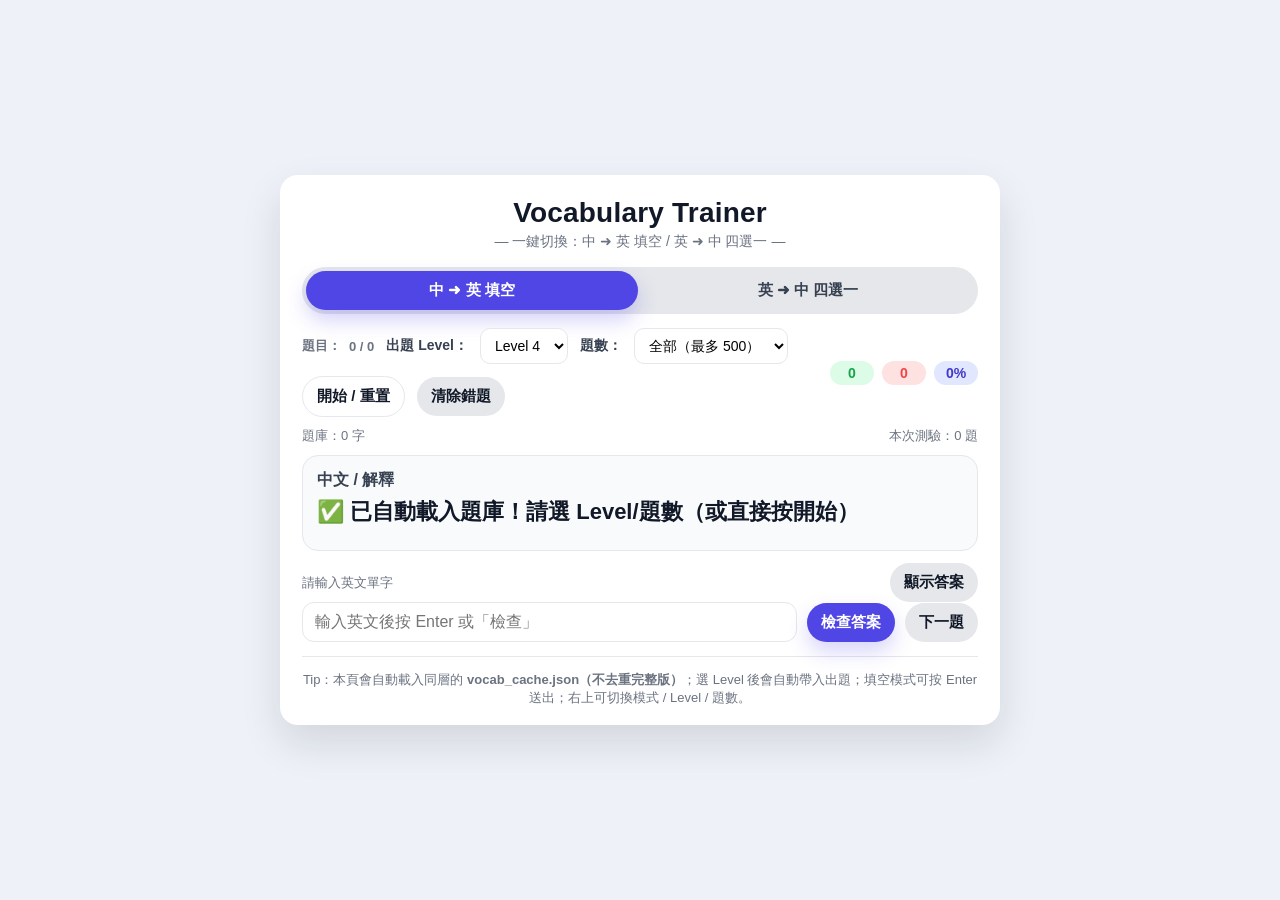
==== index.html @ 0c26126e "Update index.html" ====
<!doctype html>
<html lang="zh-Hant">
<head>
  <meta charset="UTF-8" />
  <meta name="viewport" content="width=device-width,initial-scale=1" />
  <title>Vocabulary Trainer</title>
  <style>
    :root{
      --bg:#eef1f7;
      --card:#ffffff;
      --muted:#6b7280;
      --text:#111827;
      --primary:#4f46e5;
      --primary2:#4338ca;
      --soft:#f3f4f6;
      --soft2:#e5e7eb;
      --ok:#16a34a;
      --bad:#ef4444;
      --shadow: 0 18px 40px rgba(17,24,39,.12);
      --radius:18px;
    }
    *{box-sizing:border-box;font-family:-apple-system,BlinkMacSystemFont,"Segoe UI",sans-serif;}
    html,body{width:100%;max-width:100%;overflow-x:hidden;}
    body{
      margin:0; background:var(--bg); color:var(--text);
      display:flex; align-items:center; justify-content:center;
      min-height:100vh; padding:20px;
    }
    .wrap{width:min(720px, 96vw);}
    .card{
      background:var(--card);
      border-radius:var(--radius);
      box-shadow:var(--shadow);
      padding:22px 22px 18px;
    }
    h1{
      margin:0 0 4px; text-align:center;
      font-size:28px; letter-spacing:.2px;
    }
    .sub{
      text-align:center; color:var(--muted);
      margin:0 0 16px; font-size:14px;
    }
    .row{display:flex; gap:10px; flex-wrap:wrap; align-items:center;}
    .tabs{margin:10px 0 14px; background:var(--soft2); border-radius:999px; padding:4px; display:flex; gap:4px;}
    .tab{
      flex:1; border:0; padding:10px 12px; border-radius:999px;
      background:transparent; cursor:pointer; font-weight:700;
      color:#374151; font-size:15px;
    }
    .tab.active{
      background:var(--primary);
      color:#fff;
      box-shadow:0 10px 20px rgba(79,70,229,.25);
    }
    .meta{
      display:flex; align-items:center; justify-content:space-between;
      gap:10px; margin:8px 0 10px;
    }
    .meta .left{display:flex; align-items:center; gap:12px; flex-wrap:wrap;}
    .meta label{color:#374151; font-weight:600; font-size:14px;}
    select, input[type="number"]{
      border:1px solid var(--soft2);
      border-radius:10px;
      padding:8px 10px;
      font-size:14px;
      background:#fff;
    }
    .pill{
      display:flex; align-items:center; gap:8px;
      font-weight:800; font-size:14px;
    }
    .badge{
      padding:4px 10px; border-radius:999px; background:var(--soft);
      font-weight:800; min-width:44px; text-align:center;
    }
    .badge.ok{background:#dcfce7; color:var(--ok);}
    .badge.bad{background:#fee2e2; color:var(--bad);}
    .badge.rate{background:#e0e7ff; color:var(--primary2);}
    .box{
      background:#f8fafc;
      border:1px solid var(--soft2);
      border-radius:16px;
      padding:14px 14px;
      margin:10px 0 12px;
      min-height:96px;
    }
    .box .label{color:#374151; font-weight:800; margin-bottom:6px;}

    .prompt{
      font-size:22px;
      font-weight:900;
      line-height:1.35;
      white-space:pre-wrap;
    }

    .leveltag{
      display:inline-block; margin-top:10px;
      background:#dbeafe; color:#1d4ed8;
      padding:4px 10px; border-radius:999px;
      font-weight:900; font-size:13px;
    }
    .answerArea{margin-top:12px;}
    .inputline{display:flex; gap:10px; align-items:center; flex-wrap:wrap;}
    .textinput{
      flex:1; min-width:220px;
      border:1px solid var(--soft2); border-radius:12px;
      padding:10px 12px; font-size:16px;
    }
    .btn{
      border:0; cursor:pointer;
      padding:10px 14px;
      border-radius:999px;
      font-weight:900; font-size:15px;
      background:var(--soft2);
      color:#111827;
    }
    .btn.primary{
      background:var(--primary); color:#fff;
      box-shadow:0 10px 20px rgba(79,70,229,.22);
    }
    .btn.primary:hover{background:var(--primary2);}
    .btn.ghost{background:transparent; border:1px solid var(--soft2); color:#111827;}
    .btn:disabled{opacity:.5; cursor:not-allowed;}
    .choices{display:grid; gap:10px; margin-top:10px;}
    .choice{
      text-align:left;
      padding:12px 12px;
      border-radius:14px;
      border:1px solid var(--soft2);
      background:#fff;
      cursor:pointer;
      font-weight:800;
      font-size:16px;
    }
    .choice:hover{background:#f9fafb;}
    .choice.correct{border-color:#86efac; background:#f0fdf4;}
    .choice.wrong{border-color:#fecaca; background:#fef2f2;}
    .hr{height:1px;background:var(--soft2); margin:14px 0;}
    .tip{color:var(--muted); font-size:13px; text-align:center;}
    .small{color:var(--muted); font-size:13px;}
  </style>
</head>

<body>
  <div class="wrap">
    <div class="card">
      <h1>Vocabulary Trainer</h1>
      <p class="sub">— 一鍵切換：中 ➜ 英 填空 / 英 ➜ 中 四選一 —</p>

      <div class="tabs">
        <button id="tabC2E" class="tab active">中 ➜ 英 填空</button>
        <button id="tabE2C" class="tab">英 ➜ 中 四選一</button>
      </div>

      <div class="meta">
        <div class="left">
          <div class="pill">
            <span class="small">題目：</span>
            <span id="idxText" class="small">0 / 0</span>
          </div>

          <label>出題 Level：</label>
          <select id="levelSelect"></select>

          <label>題數：</label>
          <select id="countSelect">
            <option value="all">全部（最多 500）</option>
            <option value="10">10</option>
            <option value="20">20</option>
            <option value="50">50</option>
            <option value="100">100</option>
            <option value="200">200</option>
            <option value="custom">自訂（1-500）</option>
          </select>

          <input id="customCount" type="number" min="1" max="500" step="1" placeholder="1-500"
                 style="display:none;width:120px;" />

          <button id="btnStart" class="btn ghost">開始 / 重置</button>
          <button id="btnClearWrong" class="btn">清除錯題</button>
        </div>

        <div class="pill">
          <span id="okBadge" class="badge ok">0</span>
          <span id="badBadge" class="badge bad">0</span>
          <span id="rateBadge" class="badge rate">0%</span>
        </div>
      </div>

      <div class="row small" style="justify-content:space-between;">
        <div>題庫：<span id="poolSize">0</span> 字</div>
        <div>本次測驗：<span id="sessionSize">0</span> 題</div>
      </div>

      <div class="box">
        <div class="label" id="promptLabel">中文 / 解釋</div>
        <div class="prompt" id="promptText">讀取題庫中…</div>
        <div class="leveltag" id="levelTag" style="display:none;"></div>
      </div>

      <div id="c2eArea" class="answerArea">
        <div class="row" style="justify-content:space-between;">
          <div class="small">請輸入英文單字</div>
          <button id="btnShowAnswer1" class="btn">顯示答案</button>
        </div>
        <div class="inputline">
          <input id="textAnswer" class="textinput" placeholder="輸入英文後按 Enter 或「檢查」" />
          <button id="btnCheck1" class="btn primary">檢查答案</button>
          <button id="btnNext1" class="btn">下一題</button>
        </div>
        <div id="feedback1" class="small" style="margin-top:10px;"></div>
      </div>

      <div id="e2cArea" class="answerArea" style="display:none;">
        <div class="row" style="justify-content:space-between;">
          <div class="small">請從四個選項中選出正確中文/解釋</div>
          <button id="btnShowAnswer2" class="btn">顯示答案</button>
        </div>
        <div class="choices" id="choices"></div>
        <div class="row" style="margin-top:10px;">
          <button id="btnNext2" class="btn">下一題</button>
          <div id="feedback2" class="small"></div>
        </div>
      </div>

      <div class="hr"></div>

      <div class="tip">Tip：本頁會自動載入同層的 <b>vocab_cache.json（不去重完整版）</b>；選 Level 後會自動帶入出題；填空模式可按 Enter 送出；右上可切換模式 / Level / 題數。</div>
    </div>
  </div>

  <script>
    // ✅ 改成讀不去重完整版
    const DEFAULT_JSON = "./vocab_cache.json";

    let vocabCache = null; // 統一成：{ "Level 1":[...], ..., "Level 6":[...] }
    let mode = "C2E";

    let pool = [];
    let session = [];
    let idx = 0;
    let ok = 0, bad = 0;
    let locked = false;
    let finished = false;

    const tabC2E = document.getElementById("tabC2E");
    const tabE2C = document.getElementById("tabE2C");

    const levelSelect = document.getElementById("levelSelect");
    const countSelect = document.getElementById("countSelect");
    const customCount = document.getElementById("customCount");
    const btnStart = document.getElementById("btnStart");
    const btnClearWrong = document.getElementById("btnClearWrong");

    const idxText = document.getElementById("idxText");
    const okBadge = document.getElementById("okBadge");
    const badBadge = document.getElementById("badBadge");
    const rateBadge = document.getElementById("rateBadge");

    const poolSize = document.getElementById("poolSize");
    const sessionSize = document.getElementById("sessionSize");

    const promptLabel = document.getElementById("promptLabel");
    const promptText = document.getElementById("promptText");
    const levelTag = document.getElementById("levelTag");

    const c2eArea = document.getElementById("c2eArea");
    const e2cArea = document.getElementById("e2cArea");

    const textAnswer = document.getElementById("textAnswer");
    const btnCheck1 = document.getElementById("btnCheck1");
    const btnNext1 = document.getElementById("btnNext1");
    const btnShowAnswer1 = document.getElementById("btnShowAnswer1");
    const feedback1 = document.getElementById("feedback1");

    const choices = document.getElementById("choices");
    const btnNext2 = document.getElementById("btnNext2");
    const btnShowAnswer2 = document.getElementById("btnShowAnswer2");
    const feedback2 = document.getElementById("feedback2");

    function normalizeItem(item){
      if(!item || typeof item !== "object") return null;

      const word = (item.word || item.Word || "").trim();
      let defRaw = (item.definition || item.answer || item.Definition || "").trim();
      let ipa = (item.ipa || item.IPA || "").trim();

      if(!word || !defRaw) return null;

      const m = defRaw.match(/^\s*\[([^\]]+)\]\s*(.*)$/);
      if(m){
        const ipaFromDef = `[${m[1].trim()}]`;
        const rest = (m[2] || "").trim();
        if(!ipa) ipa = ipaFromDef;
        defRaw = rest;
      }
      const definition = defRaw.trim();
      if(!definition) return null;

      return { word, definition, ipa };
    }

    function normalizeVocabCacheShape(raw){
      if(raw && typeof raw === "object" && !Array.isArray(raw)){
        const keys = Object.keys(raw);
        const hasLevelKey = keys.some(k => /^Level\s*\d+$/i.test(k));
        if(hasLevelKey) return raw;

        const maybeArr = raw.data || raw.items || raw.vocab || null;
        if(Array.isArray(maybeArr)){
          raw = maybeArr;
        }else{
          return {};
        }
      }

      if(Array.isArray(raw)){
        const out = {};
        for(let i=1;i<=6;i++) out[`Level ${i}`] = [];

        raw.forEach(obj => {
          const nv = normalizeItem(obj);
          if(!nv) return;

          const lvRaw = obj.level ?? obj.Level ?? obj.lv ?? obj.LV ?? obj.level_no ?? obj.levelNo ?? obj.LevelNo;
          const lvNum = parseInt(lvRaw, 10);

          if(lvNum >= 1 && lvNum <= 6){
            out[`Level ${lvNum}`].push(nv);
          }else{
            out["Level 1"].push(nv);
          }
        });

        return out;
      }

      return {};
    }

    function showWordWithIpa(word, ipa){
      const w = (word || "").trim();
      const i = (ipa || "").trim();
      return (w && i) ? `${w} ${i}` : w;
    }

    function shuffle(arr){
      for(let i=arr.length-1;i>0;i--){
        const j = Math.floor(Math.random()*(i+1));
        [arr[i], arr[j]] = [arr[j], arr[i]];
      }
      return arr;
    }

    function clampInt(n, min, max){
      n = parseInt(n,10);
      if(isNaN(n)) return min;
      return Math.max(min, Math.min(max, n));
    }

    function updateScoreUI(){
      okBadge.textContent = ok;
      badBadge.textContent = bad;
      const total = ok + bad;
      const rate = total ? Math.round((ok/total)*100) : 0;
      rateBadge.textContent = `${rate}%`;
    }

    function updateIndexUI(){
      idxText.textContent = `${session.length ? (idx+1) : 0} / ${session.length}`;
      poolSize.textContent = pool.length;
      sessionSize.textContent = session.length;
    }

    function currentItem(){
      if(!session.length) return null;
      return session[idx];
    }

    function saveWrong(item){
      const key = "vt_wrong";
      let list = [];
      try{ list = JSON.parse(localStorage.getItem(key) || "[]"); }catch(e){ list = []; }
      if(!list.some(x => x && x.word === item.word && x.definition === item.definition)){
        list.push({word:item.word, definition:item.definition, ipa:item.ipa || ""});
      }
      localStorage.setItem(key, JSON.stringify(list));
    }

    function clearWrong(){
      localStorage.removeItem("vt_wrong");
    }

    function getDesiredCount(){
      const v = countSelect.value;
      const maxAllowed = Math.min(pool.length, 500);

      if(v === "all") return maxAllowed;
      if(v === "custom"){
        const c = clampInt(customCount.value, 1, maxAllowed);
        return c;
      }
      return clampInt(v, 1, maxAllowed);
    }

    function setFinishedUI(isFinished){
      finished = isFinished;

      btnNext1.disabled = finished;
      btnNext2.disabled = finished;

      textAnswer.disabled = finished;
      btnCheck1.disabled = finished;

      if(mode === "E2C"){
        [...choices.children].forEach(b => b.disabled = finished);
      }

      if(finished){
        const total = ok + bad;
        const rate = total ? Math.round((ok/total)*100) : 0;
        const msg = `🎉 測驗結束！共 ${session.length} 題，答對 ${ok} 題，正確率 ${rate}%。\n按「開始 / 重置」可重新抽題。`;
        if(mode === "C2E") feedback1.textContent = msg;
        else feedback2.textContent = msg;
      }
    }

    function buildSession(){
      if(!vocabCache){
        alert("題庫尚未載入完成，請稍候。");
        return;
      }

      const lv = levelSelect.value;
      const rawList = (vocabCache[lv] || []);
      pool = rawList.map(normalizeItem).filter(Boolean);

      const n = getDesiredCount();
      session = shuffle([...pool]).slice(0, n);

      idx = 0;
      ok = 0;
      bad = 0;
      locked = false;

      feedback1.textContent = "";
      feedback2.textContent = "";

      updateScoreUI();
      updateIndexUI();
      renderQuestion();
      setFinishedUI(false);
    }

    function renderQuestion(){
      updateIndexUI();
      locked = false;

      const it = currentItem();
      if(!it){
        promptLabel.textContent = "提示";
        promptText.textContent = "目前沒有題目（可能該 Level 沒資料，或 JSON 格式不含 Level）。";
        levelTag.style.display = "none";
        choices.innerHTML = "";
        setFinishedUI(true);
        return;
      }

      levelTag.style.display = "inline-block";
      levelTag.textContent = levelSelect.value;

      if(mode === "C2E"){
        promptLabel.textContent = "中文 / 解釋";
        promptText.textContent = it.definition;
        textAnswer.value = "";
        textAnswer.disabled = false;
        btnCheck1.disabled = false;
        textAnswer.focus();
      }else{
        promptLabel.textContent = "英文（含音標）";
        promptText.textContent = showWordWithIpa(it.word, it.ipa);
        renderChoices(it);
      }
    }

    function renderChoices(it){
      choices.innerHTML = "";
      feedback2.textContent = "";

      const correct = it.definition;
      const candidates = pool.map(x => x.definition).filter(d => d && d !== correct);
      shuffle(candidates);
      const distractors = candidates.slice(0, Math.min(3, candidates.length));
      const opts = shuffle([correct, ...distractors]);

      opts.forEach((opt) => {
        const btn = document.createElement("button");
        btn.className = "choice";
        btn.textContent = opt;
        btn.onclick = () => {
          if(finished) return;
          if(locked) return;
          locked = true;

          if(opt === correct){
            btn.classList.add("correct");
            ok++;
            feedback2.textContent = "✅ 正確！";
          }else{
            btn.classList.add("wrong");
            bad++;
            feedback2.textContent = `❌ 錯誤，正確答案：${correct}`;
            saveWrong(it);
            [...choices.children].forEach(b=>{
              if(b.textContent === correct) b.classList.add("correct");
            });
          }
          updateScoreUI();
        };
        choices.appendChild(btn);
      });
    }

    function setMode(next){
      mode = next;
      tabC2E.classList.toggle("active", mode==="C2E");
      tabE2C.classList.toggle("active", mode==="E2C");
      c2eArea.style.display = (mode==="C2E") ? "" : "none";
      e2cArea.style.display = (mode==="E2C") ? "" : "none";
      feedback1.textContent = "";
      feedback2.textContent = "";
      renderQuestion();
      setFinishedUI(finished);
    }

    tabC2E.onclick = () => setMode("C2E");
    tabE2C.onclick = () => setMode("E2C");

    countSelect.onchange = () => {
      const v = countSelect.value;
      customCount.style.display = (v === "custom") ? "" : "none";
      if(v === "custom" && !customCount.value) customCount.value = "100";
      if(vocabCache) buildSession();
    };

    customCount.addEventListener("input", () => {
      const v = clampInt(customCount.value, 1, 500);
      customCount.value = String(v);
      if(countSelect.value === "custom" && vocabCache) buildSession();
    });

    btnStart.onclick = () => buildSession();

    function checkC2E(){
      if(finished) return;
      const it = currentItem();
      if(!it) return;

      const ans = (textAnswer.value || "").trim();
      if(!ans){
        feedback1.textContent = "請先輸入答案";
        return;
      }

      if(ans.toLowerCase() === it.word.toLowerCase()){
        ok++;
        feedback1.textContent = "✅ 正確！";
      }else{
        bad++;
        feedback1.textContent = `❌ 錯誤，正確答案：${showWordWithIpa(it.word, it.ipa)}`;
        saveWrong(it);
      }
      updateScoreUI();
    }

    btnCheck1.onclick = checkC2E;
    textAnswer.addEventListener("keydown",(e)=>{
      if(e.key === "Enter"){
        e.preventDefault();
        checkC2E();
      }
    });

    btnShowAnswer1.onclick = () => {
      if(finished) return;
      const it = currentItem();
      if(!it) return;
      feedback1.textContent = `✅ 答案：${showWordWithIpa(it.word, it.ipa)}`;
    };

    btnShowAnswer2.onclick = () => {
      if(finished) return;
      const it = currentItem();
      if(!it) return;
      feedback2.textContent = `✅ 答案：${it.definition}`;
      [...choices.children].forEach(b=>{
        if(b.textContent === it.definition) b.classList.add("correct");
      });
      locked = true;
    };

    function nextQuestion(){
      if(finished) return;
      if(!session.length) return;

      if(idx >= session.length - 1){
        setFinishedUI(true);
        return;
      }

      idx += 1;
      feedback1.textContent = "";
      feedback2.textContent = "";
      renderQuestion();
    }

    btnNext1.onclick = nextQuestion;
    btnNext2.onclick = nextQuestion;

    function populateLevels(){
      levelSelect.innerHTML = "";
      const keys = Object.keys(vocabCache || {});
      const levels = keys
        .filter(k => /^Level\s*\d+$/i.test(k))
        .sort((a,b)=>{
          const na = parseInt(a.replace(/[^\d]/g,""),10);
          const nb = parseInt(b.replace(/[^\d]/g,""),10);
          return (na||0)-(nb||0);
        });

      const finalList = levels.length ? levels : keys;

      finalList.forEach(lv=>{
        const opt = document.createElement("option");
        opt.value = lv;
        opt.textContent = lv;
        levelSelect.appendChild(opt);
      });

      if(finalList.includes("Level 4")) levelSelect.value = "Level 4";
      else if(finalList.length) levelSelect.value = finalList[0];
    }

    async function autoLoadDefaultJson(){
      try{
        const res = await fetch(DEFAULT_JSON, { cache: "no-store" });
        if(!res.ok) throw new Error("HTTP " + res.status);

        const raw = await res.json();
        vocabCache = normalizeVocabCacheShape(raw);

        populateLevels();
        promptText.textContent = "✅ 已自動載入題庫！請選 Level/題數（或直接按開始）";
        levelTag.style.display = "none";

        pool = [];
        session = [];
        idx = 0; ok = 0; bad = 0; locked = false;
        updateScoreUI();
        updateIndexUI();
        setFinishedUI(false);

        console.log("Loaded levels:", Object.keys(vocabCache));
      }catch(e){
        console.error("autoLoadDefaultJson failed:", e);
        promptText.textContent = "⚠️ 自動載入題庫失敗：請確認 vocab_cache.json 與 index.html 同層。";
      }
    }

    // 選 Level 就自動出題
    levelSelect.onchange = () => {
      if(!vocabCache) return;
      buildSession();
    };

    btnClearWrong.onclick = () => {
      clearWrong();
      alert("已清除錯題紀錄（localStorage）");
    };

    updateScoreUI();
    updateIndexUI();
    autoLoadDefaultJson();
  </script>
</body>
</html>
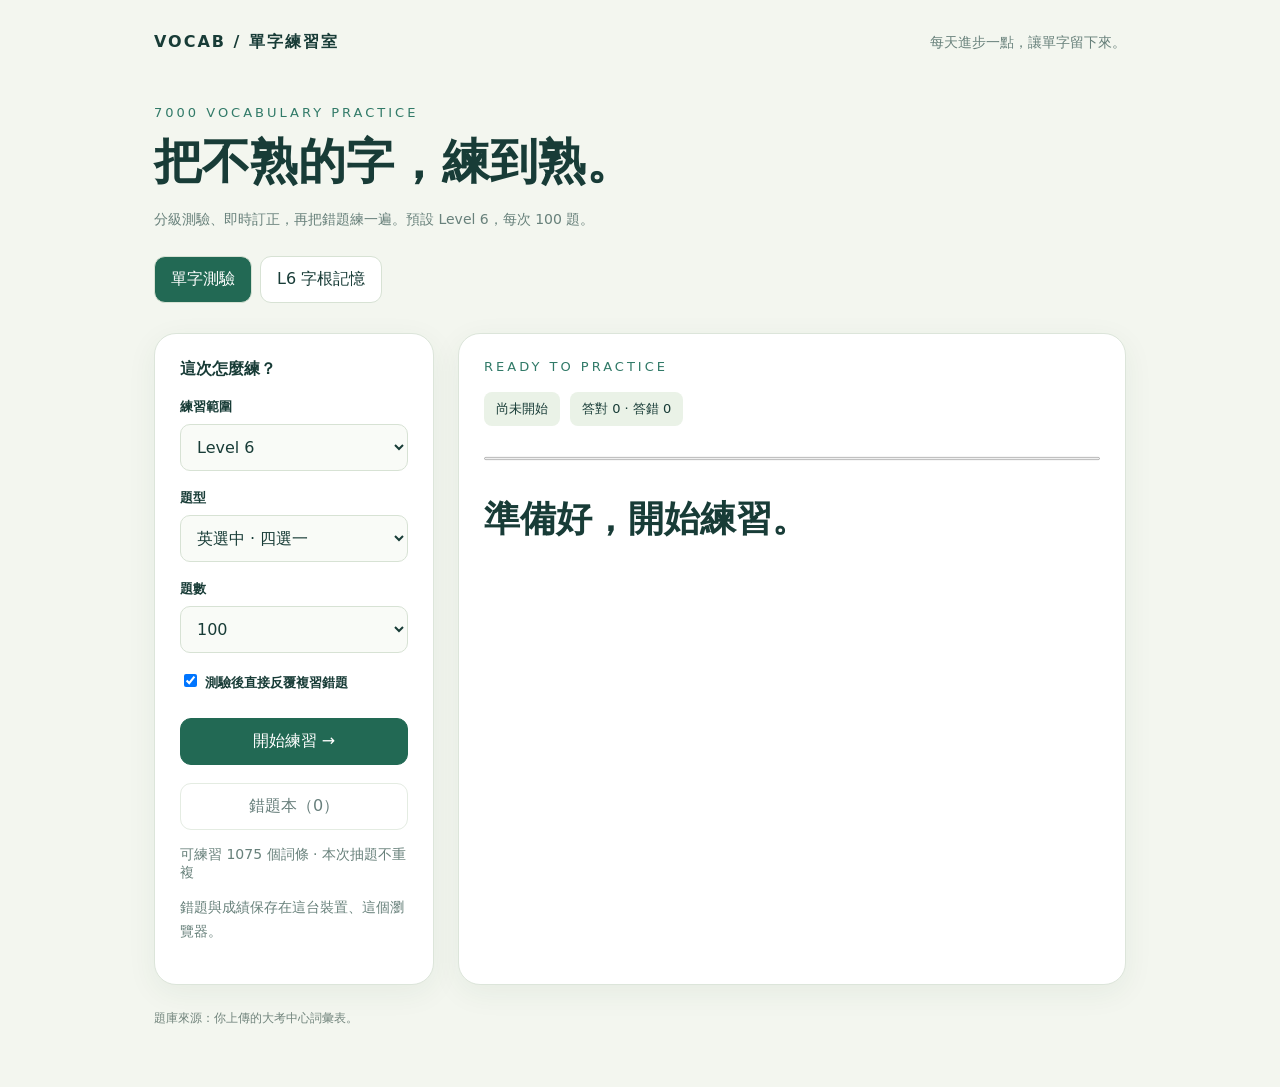
==== commit 9acb502e: "Build vocabulary practice with repeated wrong-answer review and L6 root cards" ====
--- a/index.html
+++ b/index.html
@@ -1,687 +1,3 @@
-<!doctype html>
-<html lang="zh-Hant">
-<head>
-  <meta charset="UTF-8" />
-  <meta name="viewport" content="width=device-width,initial-scale=1" />
-  <title>Vocabulary Trainer</title>
-  <style>
-    :root{
-      --bg:#eef1f7;
-      --card:#ffffff;
-      --muted:#6b7280;
-      --text:#111827;
-      --primary:#4f46e5;
-      --primary2:#4338ca;
-      --soft:#f3f4f6;
-      --soft2:#e5e7eb;
-      --ok:#16a34a;
-      --bad:#ef4444;
-      --shadow: 0 18px 40px rgba(17,24,39,.12);
-      --radius:18px;
-    }
-    *{box-sizing:border-box;font-family:-apple-system,BlinkMacSystemFont,"Segoe UI",sans-serif;}
-    html,body{width:100%;max-width:100%;overflow-x:hidden;}
-    body{
-      margin:0; background:var(--bg); color:var(--text);
-      display:flex; align-items:center; justify-content:center;
-      min-height:100vh; padding:20px;
-    }
-    .wrap{width:min(720px, 96vw);}
-    .card{
-      background:var(--card);
-      border-radius:var(--radius);
-      box-shadow:var(--shadow);
-      padding:22px 22px 18px;
-    }
-    h1{
-      margin:0 0 4px; text-align:center;
-      font-size:28px; letter-spacing:.2px;
-    }
-    .sub{
-      text-align:center; color:var(--muted);
-      margin:0 0 16px; font-size:14px;
-    }
-    .row{display:flex; gap:10px; flex-wrap:wrap; align-items:center;}
-    .tabs{margin:10px 0 14px; background:var(--soft2); border-radius:999px; padding:4px; display:flex; gap:4px;}
-    .tab{
-      flex:1; border:0; padding:10px 12px; border-radius:999px;
-      background:transparent; cursor:pointer; font-weight:700;
-      color:#374151; font-size:15px;
-    }
-    .tab.active{
-      background:var(--primary);
-      color:#fff;
-      box-shadow:0 10px 20px rgba(79,70,229,.25);
-    }
-    .meta{
-      display:flex; align-items:center; justify-content:space-between;
-      gap:10px; margin:8px 0 10px;
-    }
-    .meta .left{display:flex; align-items:center; gap:12px; flex-wrap:wrap;}
-    .meta label{color:#374151; font-weight:600; font-size:14px;}
-    select, input[type="number"]{
-      border:1px solid var(--soft2);
-      border-radius:10px;
-      padding:8px 10px;
-      font-size:14px;
-      background:#fff;
-    }
-    .pill{
-      display:flex; align-items:center; gap:8px;
-      font-weight:800; font-size:14px;
-    }
-    .badge{
-      padding:4px 10px; border-radius:999px; background:var(--soft);
-      font-weight:800; min-width:44px; text-align:center;
-    }
-    .badge.ok{background:#dcfce7; color:var(--ok);}
-    .badge.bad{background:#fee2e2; color:var(--bad);}
-    .badge.rate{background:#e0e7ff; color:var(--primary2);}
-    .box{
-      background:#f8fafc;
-      border:1px solid var(--soft2);
-      border-radius:16px;
-      padding:14px 14px;
-      margin:10px 0 12px;
-      min-height:96px;
-    }
-    .box .label{color:#374151; font-weight:800; margin-bottom:6px;}
-
-    .prompt{
-      font-size:22px;
-      font-weight:900;
-      line-height:1.35;
-      white-space:pre-wrap;
-    }
-
-    .leveltag{
-      display:inline-block; margin-top:10px;
-      background:#dbeafe; color:#1d4ed8;
-      padding:4px 10px; border-radius:999px;
-      font-weight:900; font-size:13px;
-    }
-    .answerArea{margin-top:12px;}
-    .inputline{display:flex; gap:10px; align-items:center; flex-wrap:wrap;}
-    .textinput{
-      flex:1; min-width:220px;
-      border:1px solid var(--soft2); border-radius:12px;
-      padding:10px 12px; font-size:16px;
-    }
-    .btn{
-      border:0; cursor:pointer;
-      padding:10px 14px;
-      border-radius:999px;
-      font-weight:900; font-size:15px;
-      background:var(--soft2);
-      color:#111827;
-    }
-    .btn.primary{
-      background:var(--primary); color:#fff;
-      box-shadow:0 10px 20px rgba(79,70,229,.22);
-    }
-    .btn.primary:hover{background:var(--primary2);}
-    .btn.ghost{background:transparent; border:1px solid var(--soft2); color:#111827;}
-    .btn:disabled{opacity:.5; cursor:not-allowed;}
-    .choices{display:grid; gap:10px; margin-top:10px;}
-    .choice{
-      text-align:left;
-      padding:12px 12px;
-      border-radius:14px;
-      border:1px solid var(--soft2);
-      background:#fff;
-      cursor:pointer;
-      font-weight:800;
-      font-size:16px;
-    }
-    .choice:hover{background:#f9fafb;}
-    .choice.correct{border-color:#86efac; background:#f0fdf4;}
-    .choice.wrong{border-color:#fecaca; background:#fef2f2;}
-    .hr{height:1px;background:var(--soft2); margin:14px 0;}
-    .tip{color:var(--muted); font-size:13px; text-align:center;}
-    .small{color:var(--muted); font-size:13px;}
-  </style>
-</head>
-
-<body>
-  <div class="wrap">
-    <div class="card">
-      <h1>Vocabulary Trainer</h1>
-      <p class="sub">— 一鍵切換：中 ➜ 英 填空 / 英 ➜ 中 四選一 —</p>
-
-      <div class="tabs">
-        <button id="tabC2E" class="tab active">中 ➜ 英 填空</button>
-        <button id="tabE2C" class="tab">英 ➜ 中 四選一</button>
-      </div>
-
-      <div class="meta">
-        <div class="left">
-          <div class="pill">
-            <span class="small">題目：</span>
-            <span id="idxText" class="small">0 / 0</span>
-          </div>
-
-          <label>出題 Level：</label>
-          <select id="levelSelect"></select>
-
-          <label>題數：</label>
-          <select id="countSelect">
-            <option value="all">全部（最多 500）</option>
-            <option value="10">10</option>
-            <option value="20">20</option>
-            <option value="50">50</option>
-            <option value="100">100</option>
-            <option value="200">200</option>
-            <option value="custom">自訂（1-500）</option>
-          </select>
-
-          <input id="customCount" type="number" min="1" max="500" step="1" placeholder="1-500"
-                 style="display:none;width:120px;" />
-
-          <button id="btnStart" class="btn ghost">開始 / 重置</button>
-          <button id="btnClearWrong" class="btn">清除錯題</button>
-        </div>
-
-        <div class="pill">
-          <span id="okBadge" class="badge ok">0</span>
-          <span id="badBadge" class="badge bad">0</span>
-          <span id="rateBadge" class="badge rate">0%</span>
-        </div>
-      </div>
-
-      <div class="row small" style="justify-content:space-between;">
-        <div>題庫：<span id="poolSize">0</span> 字</div>
-        <div>本次測驗：<span id="sessionSize">0</span> 題</div>
-      </div>
-
-      <div class="box">
-        <div class="label" id="promptLabel">中文 / 解釋</div>
-        <div class="prompt" id="promptText">讀取題庫中…</div>
-        <div class="leveltag" id="levelTag" style="display:none;"></div>
-      </div>
-
-      <div id="c2eArea" class="answerArea">
-        <div class="row" style="justify-content:space-between;">
-          <div class="small">請輸入英文單字</div>
-          <button id="btnShowAnswer1" class="btn">顯示答案</button>
-        </div>
-        <div class="inputline">
-          <input id="textAnswer" class="textinput" placeholder="輸入英文後按 Enter 或「檢查」" />
-          <button id="btnCheck1" class="btn primary">檢查答案</button>
-          <button id="btnNext1" class="btn">下一題</button>
-        </div>
-        <div id="feedback1" class="small" style="margin-top:10px;"></div>
-      </div>
-
-      <div id="e2cArea" class="answerArea" style="display:none;">
-        <div class="row" style="justify-content:space-between;">
-          <div class="small">請從四個選項中選出正確中文/解釋</div>
-          <button id="btnShowAnswer2" class="btn">顯示答案</button>
-        </div>
-        <div class="choices" id="choices"></div>
-        <div class="row" style="margin-top:10px;">
-          <button id="btnNext2" class="btn">下一題</button>
-          <div id="feedback2" class="small"></div>
-        </div>
-      </div>
-
-      <div class="hr"></div>
-
-      <div class="tip">Tip：本頁會自動載入同層的 <b>vocab_cache.json（不去重完整版）</b>；選 Level 後會自動帶入出題；填空模式可按 Enter 送出；右上可切換模式 / Level / 題數。</div>
-    </div>
-  </div>
-
-  <script>
-    // ✅ 改成讀不去重完整版
-    const DEFAULT_JSON = "./vocab_cache.json";
-
-    let vocabCache = null; // 統一成：{ "Level 1":[...], ..., "Level 6":[...] }
-    let mode = "C2E";
-
-    let pool = [];
-    let session = [];
-    let idx = 0;
-    let ok = 0, bad = 0;
-    let locked = false;
-    let finished = false;
-
-    const tabC2E = document.getElementById("tabC2E");
-    const tabE2C = document.getElementById("tabE2C");
-
-    const levelSelect = document.getElementById("levelSelect");
-    const countSelect = document.getElementById("countSelect");
-    const customCount = document.getElementById("customCount");
-    const btnStart = document.getElementById("btnStart");
-    const btnClearWrong = document.getElementById("btnClearWrong");
-
-    const idxText = document.getElementById("idxText");
-    const okBadge = document.getElementById("okBadge");
-    const badBadge = document.getElementById("badBadge");
-    const rateBadge = document.getElementById("rateBadge");
-
-    const poolSize = document.getElementById("poolSize");
-    const sessionSize = document.getElementById("sessionSize");
-
-    const promptLabel = document.getElementById("promptLabel");
-    const promptText = document.getElementById("promptText");
-    const levelTag = document.getElementById("levelTag");
-
-    const c2eArea = document.getElementById("c2eArea");
-    const e2cArea = document.getElementById("e2cArea");
-
-    const textAnswer = document.getElementById("textAnswer");
-    const btnCheck1 = document.getElementById("btnCheck1");
-    const btnNext1 = document.getElementById("btnNext1");
-    const btnShowAnswer1 = document.getElementById("btnShowAnswer1");
-    const feedback1 = document.getElementById("feedback1");
-
-    const choices = document.getElementById("choices");
-    const btnNext2 = document.getElementById("btnNext2");
-    const btnShowAnswer2 = document.getElementById("btnShowAnswer2");
-    const feedback2 = document.getElementById("feedback2");
-
-    function normalizeItem(item){
-      if(!item || typeof item !== "object") return null;
-
-      const word = (item.word || item.Word || "").trim();
-      let defRaw = (item.definition || item.answer || item.Definition || "").trim();
-      let ipa = (item.ipa || item.IPA || "").trim();
-
-      if(!word || !defRaw) return null;
-
-      const m = defRaw.match(/^\s*\[([^\]]+)\]\s*(.*)$/);
-      if(m){
-        const ipaFromDef = `[${m[1].trim()}]`;
-        const rest = (m[2] || "").trim();
-        if(!ipa) ipa = ipaFromDef;
-        defRaw = rest;
-      }
-      const definition = defRaw.trim();
-      if(!definition) return null;
-
-      return { word, definition, ipa };
-    }
-
-    function normalizeVocabCacheShape(raw){
-      if(raw && typeof raw === "object" && !Array.isArray(raw)){
-        const keys = Object.keys(raw);
-        const hasLevelKey = keys.some(k => /^Level\s*\d+$/i.test(k));
-        if(hasLevelKey) return raw;
-
-        const maybeArr = raw.data || raw.items || raw.vocab || null;
-        if(Array.isArray(maybeArr)){
-          raw = maybeArr;
-        }else{
-          return {};
-        }
-      }
-
-      if(Array.isArray(raw)){
-        const out = {};
-        for(let i=1;i<=6;i++) out[`Level ${i}`] = [];
-
-        raw.forEach(obj => {
-          const nv = normalizeItem(obj);
-          if(!nv) return;
-
-          const lvRaw = obj.level ?? obj.Level ?? obj.lv ?? obj.LV ?? obj.level_no ?? obj.levelNo ?? obj.LevelNo;
-          const lvNum = parseInt(lvRaw, 10);
-
-          if(lvNum >= 1 && lvNum <= 6){
-            out[`Level ${lvNum}`].push(nv);
-          }else{
-            out["Level 1"].push(nv);
-          }
-        });
-
-        return out;
-      }
-
-      return {};
-    }
-
-    function showWordWithIpa(word, ipa){
-      const w = (word || "").trim();
-      const i = (ipa || "").trim();
-      return (w && i) ? `${w} ${i}` : w;
-    }
-
-    function shuffle(arr){
-      for(let i=arr.length-1;i>0;i--){
-        const j = Math.floor(Math.random()*(i+1));
-        [arr[i], arr[j]] = [arr[j], arr[i]];
-      }
-      return arr;
-    }
-
-    function clampInt(n, min, max){
-      n = parseInt(n,10);
-      if(isNaN(n)) return min;
-      return Math.max(min, Math.min(max, n));
-    }
-
-    function updateScoreUI(){
-      okBadge.textContent = ok;
-      badBadge.textContent = bad;
-      const total = ok + bad;
-      const rate = total ? Math.round((ok/total)*100) : 0;
-      rateBadge.textContent = `${rate}%`;
-    }
-
-    function updateIndexUI(){
-      idxText.textContent = `${session.length ? (idx+1) : 0} / ${session.length}`;
-      poolSize.textContent = pool.length;
-      sessionSize.textContent = session.length;
-    }
-
-    function currentItem(){
-      if(!session.length) return null;
-      return session[idx];
-    }
-
-    function saveWrong(item){
-      const key = "vt_wrong";
-      let list = [];
-      try{ list = JSON.parse(localStorage.getItem(key) || "[]"); }catch(e){ list = []; }
-      if(!list.some(x => x && x.word === item.word && x.definition === item.definition)){
-        list.push({word:item.word, definition:item.definition, ipa:item.ipa || ""});
-      }
-      localStorage.setItem(key, JSON.stringify(list));
-    }
-
-    function clearWrong(){
-      localStorage.removeItem("vt_wrong");
-    }
-
-    function getDesiredCount(){
-      const v = countSelect.value;
-      const maxAllowed = Math.min(pool.length, 500);
-
-      if(v === "all") return maxAllowed;
-      if(v === "custom"){
-        const c = clampInt(customCount.value, 1, maxAllowed);
-        return c;
-      }
-      return clampInt(v, 1, maxAllowed);
-    }
-
-    function setFinishedUI(isFinished){
-      finished = isFinished;
-
-      btnNext1.disabled = finished;
-      btnNext2.disabled = finished;
-
-      textAnswer.disabled = finished;
-      btnCheck1.disabled = finished;
-
-      if(mode === "E2C"){
-        [...choices.children].forEach(b => b.disabled = finished);
-      }
-
-      if(finished){
-        const total = ok + bad;
-        const rate = total ? Math.round((ok/total)*100) : 0;
-        const msg = `🎉 測驗結束！共 ${session.length} 題，答對 ${ok} 題，正確率 ${rate}%。\n按「開始 / 重置」可重新抽題。`;
-        if(mode === "C2E") feedback1.textContent = msg;
-        else feedback2.textContent = msg;
-      }
-    }
-
-    function buildSession(){
-      if(!vocabCache){
-        alert("題庫尚未載入完成，請稍候。");
-        return;
-      }
-
-      const lv = levelSelect.value;
-      const rawList = (vocabCache[lv] || []);
-      pool = rawList.map(normalizeItem).filter(Boolean);
-
-      const n = getDesiredCount();
-      session = shuffle([...pool]).slice(0, n);
-
-      idx = 0;
-      ok = 0;
-      bad = 0;
-      locked = false;
-
-      feedback1.textContent = "";
-      feedback2.textContent = "";
-
-      updateScoreUI();
-      updateIndexUI();
-      renderQuestion();
-      setFinishedUI(false);
-    }
-
-    function renderQuestion(){
-      updateIndexUI();
-      locked = false;
-
-      const it = currentItem();
-      if(!it){
-        promptLabel.textContent = "提示";
-        promptText.textContent = "目前沒有題目（可能該 Level 沒資料，或 JSON 格式不含 Level）。";
-        levelTag.style.display = "none";
-        choices.innerHTML = "";
-        setFinishedUI(true);
-        return;
-      }
-
-      levelTag.style.display = "inline-block";
-      levelTag.textContent = levelSelect.value;
-
-      if(mode === "C2E"){
-        promptLabel.textContent = "中文 / 解釋";
-        promptText.textContent = it.definition;
-        textAnswer.value = "";
-        textAnswer.disabled = false;
-        btnCheck1.disabled = false;
-        textAnswer.focus();
-      }else{
-        promptLabel.textContent = "英文（含音標）";
-        promptText.textContent = showWordWithIpa(it.word, it.ipa);
-        renderChoices(it);
-      }
-    }
-
-    function renderChoices(it){
-      choices.innerHTML = "";
-      feedback2.textContent = "";
-
-      const correct = it.definition;
-      const candidates = pool.map(x => x.definition).filter(d => d && d !== correct);
-      shuffle(candidates);
-      const distractors = candidates.slice(0, Math.min(3, candidates.length));
-      const opts = shuffle([correct, ...distractors]);
-
-      opts.forEach((opt) => {
-        const btn = document.createElement("button");
-        btn.className = "choice";
-        btn.textContent = opt;
-        btn.onclick = () => {
-          if(finished) return;
-          if(locked) return;
-          locked = true;
-
-          if(opt === correct){
-            btn.classList.add("correct");
-            ok++;
-            feedback2.textContent = "✅ 正確！";
-          }else{
-            btn.classList.add("wrong");
-            bad++;
-            feedback2.textContent = `❌ 錯誤，正確答案：${correct}`;
-            saveWrong(it);
-            [...choices.children].forEach(b=>{
-              if(b.textContent === correct) b.classList.add("correct");
-            });
-          }
-          updateScoreUI();
-        };
-        choices.appendChild(btn);
-      });
-    }
-
-    function setMode(next){
-      mode = next;
-      tabC2E.classList.toggle("active", mode==="C2E");
-      tabE2C.classList.toggle("active", mode==="E2C");
-      c2eArea.style.display = (mode==="C2E") ? "" : "none";
-      e2cArea.style.display = (mode==="E2C") ? "" : "none";
-      feedback1.textContent = "";
-      feedback2.textContent = "";
-      renderQuestion();
-      setFinishedUI(finished);
-    }
-
-    tabC2E.onclick = () => setMode("C2E");
-    tabE2C.onclick = () => setMode("E2C");
-
-    countSelect.onchange = () => {
-      const v = countSelect.value;
-      customCount.style.display = (v === "custom") ? "" : "none";
-      if(v === "custom" && !customCount.value) customCount.value = "100";
-      if(vocabCache) buildSession();
-    };
-
-    customCount.addEventListener("input", () => {
-      const v = clampInt(customCount.value, 1, 500);
-      customCount.value = String(v);
-      if(countSelect.value === "custom" && vocabCache) buildSession();
-    });
-
-    btnStart.onclick = () => buildSession();
-
-    function checkC2E(){
-      if(finished) return;
-      const it = currentItem();
-      if(!it) return;
-
-      const ans = (textAnswer.value || "").trim();
-      if(!ans){
-        feedback1.textContent = "請先輸入答案";
-        return;
-      }
-
-      if(ans.toLowerCase() === it.word.toLowerCase()){
-        ok++;
-        feedback1.textContent = "✅ 正確！";
-      }else{
-        bad++;
-        feedback1.textContent = `❌ 錯誤，正確答案：${showWordWithIpa(it.word, it.ipa)}`;
-        saveWrong(it);
-      }
-      updateScoreUI();
-    }
-
-    btnCheck1.onclick = checkC2E;
-    textAnswer.addEventListener("keydown",(e)=>{
-      if(e.key === "Enter"){
-        e.preventDefault();
-        checkC2E();
-      }
-    });
-
-    btnShowAnswer1.onclick = () => {
-      if(finished) return;
-      const it = currentItem();
-      if(!it) return;
-      feedback1.textContent = `✅ 答案：${showWordWithIpa(it.word, it.ipa)}`;
-    };
-
-    btnShowAnswer2.onclick = () => {
-      if(finished) return;
-      const it = currentItem();
-      if(!it) return;
-      feedback2.textContent = `✅ 答案：${it.definition}`;
-      [...choices.children].forEach(b=>{
-        if(b.textContent === it.definition) b.classList.add("correct");
-      });
-      locked = true;
-    };
-
-    function nextQuestion(){
-      if(finished) return;
-      if(!session.length) return;
-
-      if(idx >= session.length - 1){
-        setFinishedUI(true);
-        return;
-      }
-
-      idx += 1;
-      feedback1.textContent = "";
-      feedback2.textContent = "";
-      renderQuestion();
-    }
-
-    btnNext1.onclick = nextQuestion;
-    btnNext2.onclick = nextQuestion;
-
-    function populateLevels(){
-      levelSelect.innerHTML = "";
-      const keys = Object.keys(vocabCache || {});
-      const levels = keys
-        .filter(k => /^Level\s*\d+$/i.test(k))
-        .sort((a,b)=>{
-          const na = parseInt(a.replace(/[^\d]/g,""),10);
-          const nb = parseInt(b.replace(/[^\d]/g,""),10);
-          return (na||0)-(nb||0);
-        });
-
-      const finalList = levels.length ? levels : keys;
-
-      finalList.forEach(lv=>{
-        const opt = document.createElement("option");
-        opt.value = lv;
-        opt.textContent = lv;
-        levelSelect.appendChild(opt);
-      });
-
-      if(finalList.includes("Level 4")) levelSelect.value = "Level 4";
-      else if(finalList.length) levelSelect.value = finalList[0];
-    }
-
-    async function autoLoadDefaultJson(){
-      try{
-        const res = await fetch(DEFAULT_JSON, { cache: "no-store" });
-        if(!res.ok) throw new Error("HTTP " + res.status);
-
-        const raw = await res.json();
-        vocabCache = normalizeVocabCacheShape(raw);
-
-        populateLevels();
-        promptText.textContent = "✅ 已自動載入題庫！請選 Level/題數（或直接按開始）";
-        levelTag.style.display = "none";
-
-        pool = [];
-        session = [];
-        idx = 0; ok = 0; bad = 0; locked = false;
-        updateScoreUI();
-        updateIndexUI();
-        setFinishedUI(false);
-
-        console.log("Loaded levels:", Object.keys(vocabCache));
-      }catch(e){
-        console.error("autoLoadDefaultJson failed:", e);
-        promptText.textContent = "⚠️ 自動載入題庫失敗：請確認 vocab_cache.json 與 index.html 同層。";
-      }
-    }
-
-    // 選 Level 就自動出題
-    levelSelect.onchange = () => {
-      if(!vocabCache) return;
-      buildSession();
-    };
-
-    btnClearWrong.onclick = () => {
-      clearWrong();
-      alert("已清除錯題紀錄（localStorage）");
-    };
-
-    updateScoreUI();
-    updateIndexUI();
-    autoLoadDefaultJson();
-  </script>
-</body>
-</html>
+<!doctype html><html lang="zh-Hant"><head><meta charset="utf-8"><meta name="viewport" content="width=device-width,initial-scale=1"><title>單字練習室｜7000 Vocabulary</title><style>
+:root{font-family:system-ui,-apple-system,sans-serif;color:#183c37;background:#f3f6ef}*{box-sizing:border-box}body{margin:0}header{max-width:1020px;margin:auto;padding:32px 24px;display:flex;justify-content:space-between;align-items:center}header b{letter-spacing:2px}header span,.muted{color:#68817b;font-size:14px}main{max-width:1020px;margin:auto;padding:20px 24px 60px}.eyebrow{color:#317a68;font-size:13px;letter-spacing:3px}h1{font-size:clamp(32px,5vw,48px);margin:10px 0}p{line-height:1.7}.layout{display:grid;grid-template-columns:280px 1fr;gap:24px;margin-top:30px}.panel{background:white;border:1px solid #dce5da;border-radius:22px;padding:25px;box-shadow:0 8px 30px #234c3410}label{display:block;font-size:13px;font-weight:650;margin:18px 0 8px}select,input{width:100%;padding:12px;background:#f9fbf7;border:1px solid #d7e2d4;border-radius:10px;color:inherit;font:inherit}button{font:inherit;cursor:pointer;border-radius:11px;border:1px solid #d7e2d4;background:white;padding:12px 16px;color:inherit}button:hover{background:#edf5eb}button:focus-visible{outline:3px solid #cf993e}button:disabled{cursor:default;opacity:.65}.primary{background:#226954;color:white;border-color:#226954}.primary:hover{background:#194f40}.wide{width:100%;margin-top:18px}.stats{display:flex;gap:10px;flex-wrap:wrap;margin:18px 0}.stat{background:#eaf2e7;padding:8px 12px;border-radius:8px;font-size:13px}progress{width:100%;height:7px;accent-color:#30765d}#prompt{font-size:clamp(24px,4vw,36px);overflow-wrap:anywhere;margin:32px 0 8px}#ipa{color:#71847c;margin-bottom:26px}.choices{display:grid;gap:12px}.choice{text-align:left;line-height:1.6;display:block;width:100%}.correct{background:#e1f4e4!important;border-color:#3f9564}.wrong{background:#fff0ec!important;border-color:#c96a54}#feedback{line-height:1.8;min-height:36px;margin:18px 0}#next{float:right}#question{min-height:470px}nav{display:flex;gap:8px;margin-top:24px}nav button.active{background:#226954;color:white}#rootCards{display:grid;grid-template-columns:repeat(auto-fit,minmax(220px,1fr));gap:14px;margin-top:20px}.root{background:white;border:1px solid #dce5da;border-radius:16px;padding:22px}.root b{font-size:24px}.root p{margin-bottom:0}.hidden{display:none!important}.notice{padding:12px;border-radius:10px;background:#fff4d9;font-size:13px}footer{margin-top:25px;font-size:12px;color:#71847c}#storageNote{color:#9b4d29}#summary{font-size:18px;line-height:1.8}@media(max-width:720px){.layout{grid-template-columns:1fr}.panel{padding:20px}header{padding:24px}header span{display:none}main{padding-top:0}.layout{gap:16px}#question{min-height:380px}}
+</style></head><body><header><b>VOCAB / 單字練習室</b><span>每天進步一點，讓單字留下來。</span></header><main><div class="eyebrow">7000 VOCABULARY PRACTICE</div><h1>把不熟的字，練到熟。</h1><p class="muted">分級測驗、即時訂正，再把錯題練一遍。預設 Level 6，每次 100 題。</p><nav><button id="quizTab" class="active">單字測驗</button><button id="rootsTab">L6 字根記憶</button></nav><section id="quizView" class="layout"><aside class="panel"><b>這次怎麼練？</b><label for="level">練習範圍</label><select id="level"><option>載入中…</option></select><label for="mode">題型</label><select id="mode"><option value="E2C">英選中 · 四選一</option><option value="C2E">中選英 · 四選一</option><option value="SPELL">看中文 · 拼英文</option></select><label for="count">題數</label><select id="count"><option>10</option><option>20</option><option>50</option><option selected>100</option><option>200</option><option value="all">全部</option></select><label><input id="auto" type="checkbox" checked style="width:auto"> 測驗後直接反覆複習錯題</label><button id="start" class="primary wide" disabled>載入中…</button><button id="review" class="wide" disabled>錯題本（0）</button><div id="poolInfo" class="muted" style="margin-top:16px"></div><p class="muted">錯題與成績保存在這台裝置、這個瀏覽器。</p><p id="storageNote" role="status"></p></aside><article id="question" class="panel"><div class="eyebrow" id="stage">READY TO PRACTICE</div><div class="stats"><span class="stat" id="progressText">尚未開始</span><span class="stat" id="score">答對 0 · 答錯 0</span></div><progress id="progress" max="100" value="0"></progress><h2 id="prompt">準備好，開始練習。</h2><div id="ipa"></div><div id="choices" class="choices"></div><form id="spellForm" class="hidden"><label for="spelling">輸入英文單字</label><input id="spelling" autocomplete="off" autocapitalize="off" spellcheck="false"><button class="primary wide">檢查答案</button></form><div id="feedback" role="status" aria-live="polite"></div><div id="summary"></div><button id="reveal" class="hidden">不會，顯示答案</button><button id="next" class="primary hidden">下一題 →</button></article></section><section id="rootsView" class="hidden"><p>取自你上傳的 L6 字源整理，先熟悉這 15 組。字根是記憶線索，仍要搭配整個單字的意思。</p><div id="rootCards"></div></section><footer id="history"></footer></main><script src="app.js"></script></body></html>
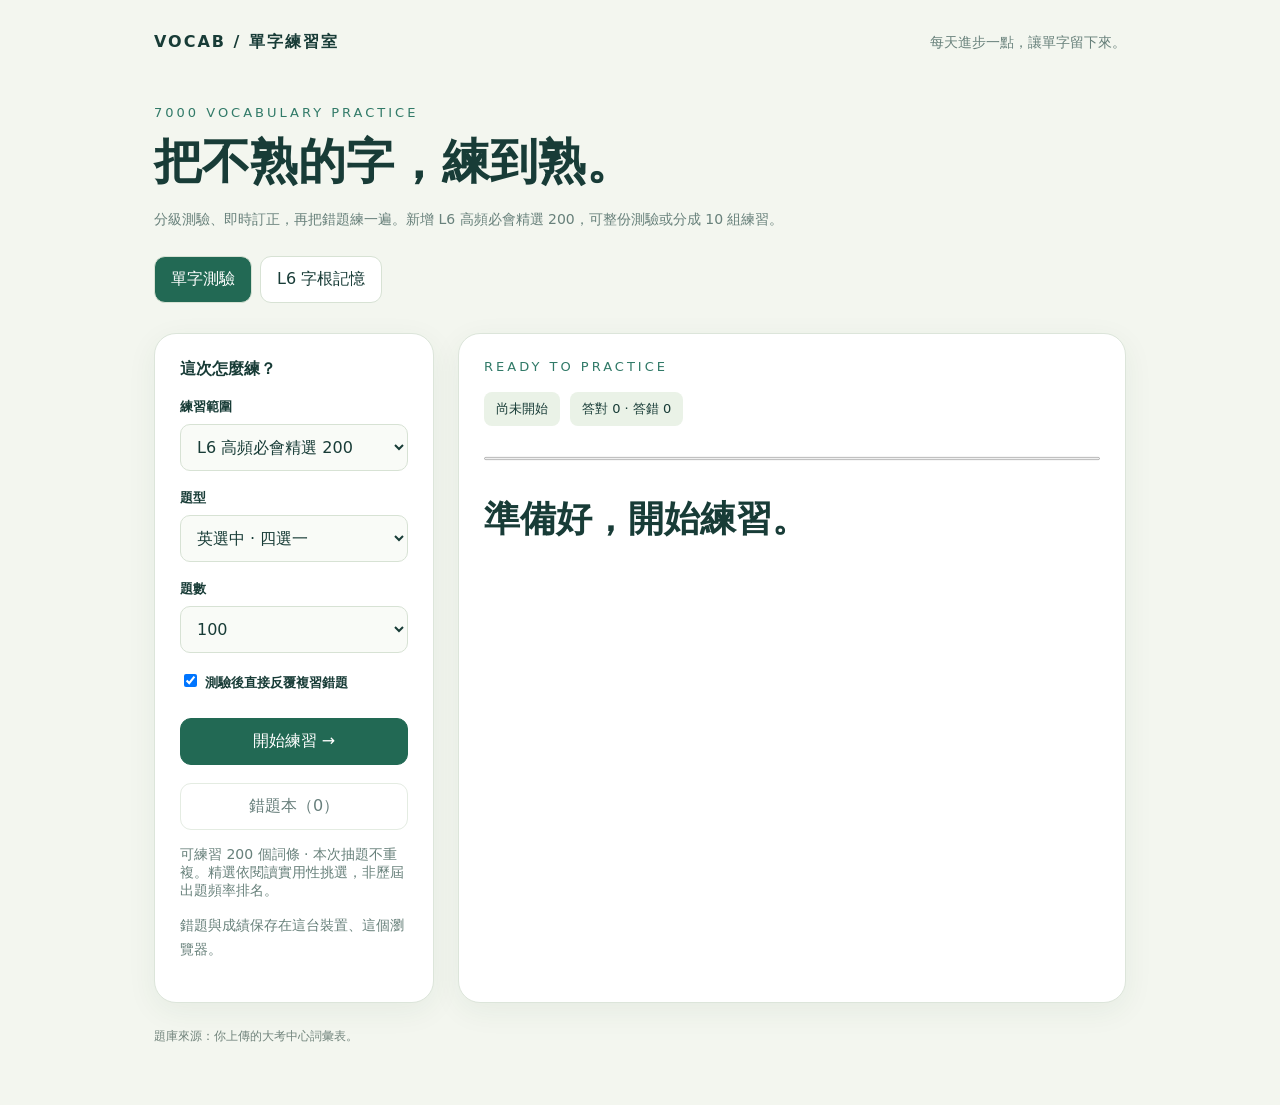
==== commit c7fc8d6b: "Add existing L6 priority 200 vocabulary and ten themed practice groups" ====
--- a/index.html
+++ b/index.html
@@ -1,3 +1,3 @@
 <!doctype html><html lang="zh-Hant"><head><meta charset="utf-8"><meta name="viewport" content="width=device-width,initial-scale=1"><title>單字練習室｜7000 Vocabulary</title><style>
 :root{font-family:system-ui,-apple-system,sans-serif;color:#183c37;background:#f3f6ef}*{box-sizing:border-box}body{margin:0}header{max-width:1020px;margin:auto;padding:32px 24px;display:flex;justify-content:space-between;align-items:center}header b{letter-spacing:2px}header span,.muted{color:#68817b;font-size:14px}main{max-width:1020px;margin:auto;padding:20px 24px 60px}.eyebrow{color:#317a68;font-size:13px;letter-spacing:3px}h1{font-size:clamp(32px,5vw,48px);margin:10px 0}p{line-height:1.7}.layout{display:grid;grid-template-columns:280px 1fr;gap:24px;margin-top:30px}.panel{background:white;border:1px solid #dce5da;border-radius:22px;padding:25px;box-shadow:0 8px 30px #234c3410}label{display:block;font-size:13px;font-weight:650;margin:18px 0 8px}select,input{width:100%;padding:12px;background:#f9fbf7;border:1px solid #d7e2d4;border-radius:10px;color:inherit;font:inherit}button{font:inherit;cursor:pointer;border-radius:11px;border:1px solid #d7e2d4;background:white;padding:12px 16px;color:inherit}button:hover{background:#edf5eb}button:focus-visible{outline:3px solid #cf993e}button:disabled{cursor:default;opacity:.65}.primary{background:#226954;color:white;border-color:#226954}.primary:hover{background:#194f40}.wide{width:100%;margin-top:18px}.stats{display:flex;gap:10px;flex-wrap:wrap;margin:18px 0}.stat{background:#eaf2e7;padding:8px 12px;border-radius:8px;font-size:13px}progress{width:100%;height:7px;accent-color:#30765d}#prompt{font-size:clamp(24px,4vw,36px);overflow-wrap:anywhere;margin:32px 0 8px}#ipa{color:#71847c;margin-bottom:26px}.choices{display:grid;gap:12px}.choice{text-align:left;line-height:1.6;display:block;width:100%}.correct{background:#e1f4e4!important;border-color:#3f9564}.wrong{background:#fff0ec!important;border-color:#c96a54}#feedback{line-height:1.8;min-height:36px;margin:18px 0}#next{float:right}#question{min-height:470px}nav{display:flex;gap:8px;margin-top:24px}nav button.active{background:#226954;color:white}#rootCards{display:grid;grid-template-columns:repeat(auto-fit,minmax(220px,1fr));gap:14px;margin-top:20px}.root{background:white;border:1px solid #dce5da;border-radius:16px;padding:22px}.root b{font-size:24px}.root p{margin-bottom:0}.hidden{display:none!important}.notice{padding:12px;border-radius:10px;background:#fff4d9;font-size:13px}footer{margin-top:25px;font-size:12px;color:#71847c}#storageNote{color:#9b4d29}#summary{font-size:18px;line-height:1.8}@media(max-width:720px){.layout{grid-template-columns:1fr}.panel{padding:20px}header{padding:24px}header span{display:none}main{padding-top:0}.layout{gap:16px}#question{min-height:380px}}
-</style></head><body><header><b>VOCAB / 單字練習室</b><span>每天進步一點，讓單字留下來。</span></header><main><div class="eyebrow">7000 VOCABULARY PRACTICE</div><h1>把不熟的字，練到熟。</h1><p class="muted">分級測驗、即時訂正，再把錯題練一遍。預設 Level 6，每次 100 題。</p><nav><button id="quizTab" class="active">單字測驗</button><button id="rootsTab">L6 字根記憶</button></nav><section id="quizView" class="layout"><aside class="panel"><b>這次怎麼練？</b><label for="level">練習範圍</label><select id="level"><option>載入中…</option></select><label for="mode">題型</label><select id="mode"><option value="E2C">英選中 · 四選一</option><option value="C2E">中選英 · 四選一</option><option value="SPELL">看中文 · 拼英文</option></select><label for="count">題數</label><select id="count"><option>10</option><option>20</option><option>50</option><option selected>100</option><option>200</option><option value="all">全部</option></select><label><input id="auto" type="checkbox" checked style="width:auto"> 測驗後直接反覆複習錯題</label><button id="start" class="primary wide" disabled>載入中…</button><button id="review" class="wide" disabled>錯題本（0）</button><div id="poolInfo" class="muted" style="margin-top:16px"></div><p class="muted">錯題與成績保存在這台裝置、這個瀏覽器。</p><p id="storageNote" role="status"></p></aside><article id="question" class="panel"><div class="eyebrow" id="stage">READY TO PRACTICE</div><div class="stats"><span class="stat" id="progressText">尚未開始</span><span class="stat" id="score">答對 0 · 答錯 0</span></div><progress id="progress" max="100" value="0"></progress><h2 id="prompt">準備好，開始練習。</h2><div id="ipa"></div><div id="choices" class="choices"></div><form id="spellForm" class="hidden"><label for="spelling">輸入英文單字</label><input id="spelling" autocomplete="off" autocapitalize="off" spellcheck="false"><button class="primary wide">檢查答案</button></form><div id="feedback" role="status" aria-live="polite"></div><div id="summary"></div><button id="reveal" class="hidden">不會，顯示答案</button><button id="next" class="primary hidden">下一題 →</button></article></section><section id="rootsView" class="hidden"><p>取自你上傳的 L6 字源整理，先熟悉這 15 組。字根是記憶線索，仍要搭配整個單字的意思。</p><div id="rootCards"></div></section><footer id="history"></footer></main><script src="app.js"></script></body></html>
+</style></head><body><header><b>VOCAB / 單字練習室</b><span>每天進步一點，讓單字留下來。</span></header><main><div class="eyebrow">7000 VOCABULARY PRACTICE</div><h1>把不熟的字，練到熟。</h1><p class="muted">分級測驗、即時訂正，再把錯題練一遍。新增 L6 高頻必會精選 200，可整份測驗或分成 10 組練習。</p><nav><button id="quizTab" class="active">單字測驗</button><button id="rootsTab">L6 字根記憶</button></nav><section id="quizView" class="layout"><aside class="panel"><b>這次怎麼練？</b><label for="level">練習範圍</label><select id="level"><option>載入中…</option></select><label for="mode">題型</label><select id="mode"><option value="E2C">英選中 · 四選一</option><option value="C2E">中選英 · 四選一</option><option value="SPELL">看中文 · 拼英文</option></select><label for="count">題數</label><select id="count"><option>10</option><option>20</option><option>50</option><option selected>100</option><option>200</option><option value="all">全部</option></select><label><input id="auto" type="checkbox" checked style="width:auto"> 測驗後直接反覆複習錯題</label><button id="start" class="primary wide" disabled>載入中…</button><button id="review" class="wide" disabled>錯題本（0）</button><div id="poolInfo" class="muted" style="margin-top:16px"></div><p class="muted">錯題與成績保存在這台裝置、這個瀏覽器。</p><p id="storageNote" role="status"></p></aside><article id="question" class="panel"><div class="eyebrow" id="stage">READY TO PRACTICE</div><div class="stats"><span class="stat" id="progressText">尚未開始</span><span class="stat" id="score">答對 0 · 答錯 0</span></div><progress id="progress" max="100" value="0"></progress><h2 id="prompt">準備好，開始練習。</h2><div id="ipa"></div><div id="choices" class="choices"></div><form id="spellForm" class="hidden"><label for="spelling">輸入英文單字</label><input id="spelling" autocomplete="off" autocapitalize="off" spellcheck="false"><button class="primary wide">檢查答案</button></form><div id="feedback" role="status" aria-live="polite"></div><div id="summary"></div><button id="reveal" class="hidden">不會，顯示答案</button><button id="next" class="primary hidden">下一題 →</button></article></section><section id="rootsView" class="hidden"><p>取自你上傳的 L6 字源整理，先熟悉這 15 組。字根是記憶線索，仍要搭配整個單字的意思。</p><div id="rootCards"></div></section><footer id="history"></footer></main><script src="app.js?v=high200"></script></body></html>
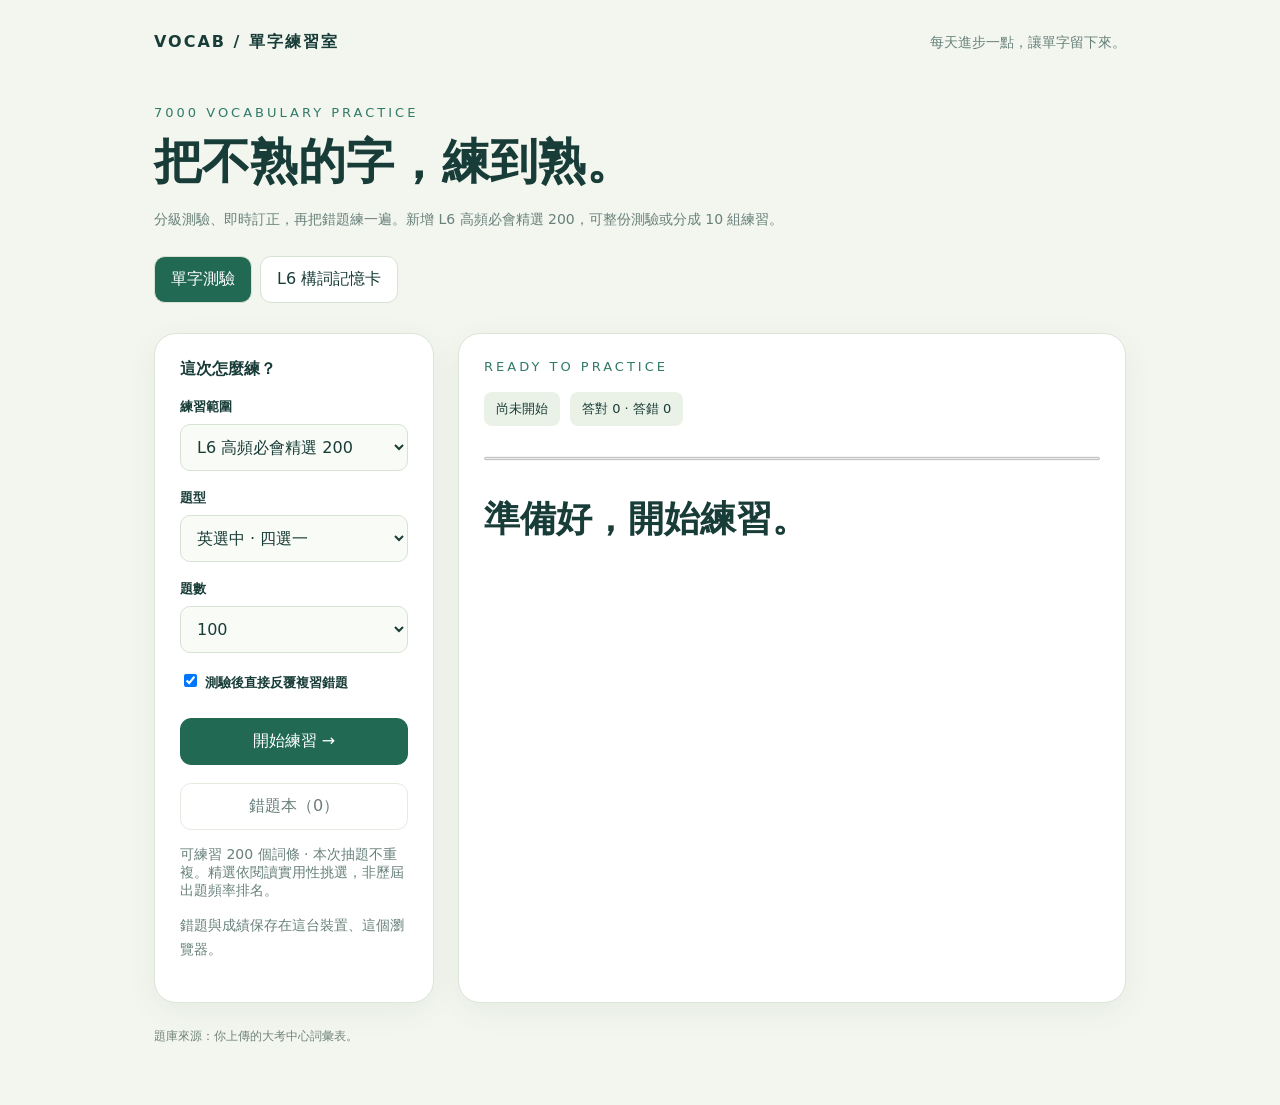
==== commit 3d95778f: "Review L6 morphology cards with categories, translations and etymology cautions" ====
--- a/index.html
+++ b/index.html
@@ -1,3 +1,3 @@
 <!doctype html><html lang="zh-Hant"><head><meta charset="utf-8"><meta name="viewport" content="width=device-width,initial-scale=1"><title>單字練習室｜7000 Vocabulary</title><style>
-:root{font-family:system-ui,-apple-system,sans-serif;color:#183c37;background:#f3f6ef}*{box-sizing:border-box}body{margin:0}header{max-width:1020px;margin:auto;padding:32px 24px;display:flex;justify-content:space-between;align-items:center}header b{letter-spacing:2px}header span,.muted{color:#68817b;font-size:14px}main{max-width:1020px;margin:auto;padding:20px 24px 60px}.eyebrow{color:#317a68;font-size:13px;letter-spacing:3px}h1{font-size:clamp(32px,5vw,48px);margin:10px 0}p{line-height:1.7}.layout{display:grid;grid-template-columns:280px 1fr;gap:24px;margin-top:30px}.panel{background:white;border:1px solid #dce5da;border-radius:22px;padding:25px;box-shadow:0 8px 30px #234c3410}label{display:block;font-size:13px;font-weight:650;margin:18px 0 8px}select,input{width:100%;padding:12px;background:#f9fbf7;border:1px solid #d7e2d4;border-radius:10px;color:inherit;font:inherit}button{font:inherit;cursor:pointer;border-radius:11px;border:1px solid #d7e2d4;background:white;padding:12px 16px;color:inherit}button:hover{background:#edf5eb}button:focus-visible{outline:3px solid #cf993e}button:disabled{cursor:default;opacity:.65}.primary{background:#226954;color:white;border-color:#226954}.primary:hover{background:#194f40}.wide{width:100%;margin-top:18px}.stats{display:flex;gap:10px;flex-wrap:wrap;margin:18px 0}.stat{background:#eaf2e7;padding:8px 12px;border-radius:8px;font-size:13px}progress{width:100%;height:7px;accent-color:#30765d}#prompt{font-size:clamp(24px,4vw,36px);overflow-wrap:anywhere;margin:32px 0 8px}#ipa{color:#71847c;margin-bottom:26px}.choices{display:grid;gap:12px}.choice{text-align:left;line-height:1.6;display:block;width:100%}.correct{background:#e1f4e4!important;border-color:#3f9564}.wrong{background:#fff0ec!important;border-color:#c96a54}#feedback{line-height:1.8;min-height:36px;margin:18px 0}#next{float:right}#question{min-height:470px}nav{display:flex;gap:8px;margin-top:24px}nav button.active{background:#226954;color:white}#rootCards{display:grid;grid-template-columns:repeat(auto-fit,minmax(220px,1fr));gap:14px;margin-top:20px}.root{background:white;border:1px solid #dce5da;border-radius:16px;padding:22px}.root b{font-size:24px}.root p{margin-bottom:0}.hidden{display:none!important}.notice{padding:12px;border-radius:10px;background:#fff4d9;font-size:13px}footer{margin-top:25px;font-size:12px;color:#71847c}#storageNote{color:#9b4d29}#summary{font-size:18px;line-height:1.8}@media(max-width:720px){.layout{grid-template-columns:1fr}.panel{padding:20px}header{padding:24px}header span{display:none}main{padding-top:0}.layout{gap:16px}#question{min-height:380px}}
-</style></head><body><header><b>VOCAB / 單字練習室</b><span>每天進步一點，讓單字留下來。</span></header><main><div class="eyebrow">7000 VOCABULARY PRACTICE</div><h1>把不熟的字，練到熟。</h1><p class="muted">分級測驗、即時訂正，再把錯題練一遍。新增 L6 高頻必會精選 200，可整份測驗或分成 10 組練習。</p><nav><button id="quizTab" class="active">單字測驗</button><button id="rootsTab">L6 字根記憶</button></nav><section id="quizView" class="layout"><aside class="panel"><b>這次怎麼練？</b><label for="level">練習範圍</label><select id="level"><option>載入中…</option></select><label for="mode">題型</label><select id="mode"><option value="E2C">英選中 · 四選一</option><option value="C2E">中選英 · 四選一</option><option value="SPELL">看中文 · 拼英文</option></select><label for="count">題數</label><select id="count"><option>10</option><option>20</option><option>50</option><option selected>100</option><option>200</option><option value="all">全部</option></select><label><input id="auto" type="checkbox" checked style="width:auto"> 測驗後直接反覆複習錯題</label><button id="start" class="primary wide" disabled>載入中…</button><button id="review" class="wide" disabled>錯題本（0）</button><div id="poolInfo" class="muted" style="margin-top:16px"></div><p class="muted">錯題與成績保存在這台裝置、這個瀏覽器。</p><p id="storageNote" role="status"></p></aside><article id="question" class="panel"><div class="eyebrow" id="stage">READY TO PRACTICE</div><div class="stats"><span class="stat" id="progressText">尚未開始</span><span class="stat" id="score">答對 0 · 答錯 0</span></div><progress id="progress" max="100" value="0"></progress><h2 id="prompt">準備好，開始練習。</h2><div id="ipa"></div><div id="choices" class="choices"></div><form id="spellForm" class="hidden"><label for="spelling">輸入英文單字</label><input id="spelling" autocomplete="off" autocapitalize="off" spellcheck="false"><button class="primary wide">檢查答案</button></form><div id="feedback" role="status" aria-live="polite"></div><div id="summary"></div><button id="reveal" class="hidden">不會，顯示答案</button><button id="next" class="primary hidden">下一題 →</button></article></section><section id="rootsView" class="hidden"><p>取自你上傳的 L6 字源整理，先熟悉這 15 組。字根是記憶線索，仍要搭配整個單字的意思。</p><div id="rootCards"></div></section><footer id="history"></footer></main><script src="app.js?v=high200"></script></body></html>
+:root{font-family:system-ui,-apple-system,sans-serif;color:#183c37;background:#f3f6ef}*{box-sizing:border-box}body{margin:0}header{max-width:1020px;margin:auto;padding:32px 24px;display:flex;justify-content:space-between;align-items:center}header b{letter-spacing:2px}header span,.muted{color:#68817b;font-size:14px}main{max-width:1020px;margin:auto;padding:20px 24px 60px}.eyebrow{color:#317a68;font-size:13px;letter-spacing:3px}h1{font-size:clamp(32px,5vw,48px);margin:10px 0}p{line-height:1.7}.layout{display:grid;grid-template-columns:280px 1fr;gap:24px;margin-top:30px}.panel{background:white;border:1px solid #dce5da;border-radius:22px;padding:25px;box-shadow:0 8px 30px #234c3410}label{display:block;font-size:13px;font-weight:650;margin:18px 0 8px}select,input{width:100%;padding:12px;background:#f9fbf7;border:1px solid #d7e2d4;border-radius:10px;color:inherit;font:inherit}button{font:inherit;cursor:pointer;border-radius:11px;border:1px solid #d7e2d4;background:white;padding:12px 16px;color:inherit}button:hover{background:#edf5eb}button:focus-visible{outline:3px solid #cf993e}button:disabled{cursor:default;opacity:.65}.primary{background:#226954;color:white;border-color:#226954}.primary:hover{background:#194f40}.wide{width:100%;margin-top:18px}.stats{display:flex;gap:10px;flex-wrap:wrap;margin:18px 0}.stat{background:#eaf2e7;padding:8px 12px;border-radius:8px;font-size:13px}progress{width:100%;height:7px;accent-color:#30765d}#prompt{font-size:clamp(24px,4vw,36px);overflow-wrap:anywhere;margin:32px 0 8px}#ipa{color:#71847c;margin-bottom:26px}.choices{display:grid;gap:12px}.choice{text-align:left;line-height:1.6;display:block;width:100%}.correct{background:#e1f4e4!important;border-color:#3f9564}.wrong{background:#fff0ec!important;border-color:#c96a54}#feedback{line-height:1.8;min-height:36px;margin:18px 0}#next{float:right}#question{min-height:470px}nav{display:flex;gap:8px;margin-top:24px}nav button.active{background:#226954;color:white}#rootCards{margin-top:26px}.root-grid{display:grid;grid-template-columns:repeat(auto-fit,minmax(min(100%,280px),1fr));gap:16px}.root-section{margin:26px 0}.root-section h3{font-size:20px}.root h4{font-size:26px;margin:12px 0;overflow-wrap:anywhere}.root-tag{font-size:12px;color:#317a68}.root-meaning{font-weight:650}.root ul{padding-left:20px;line-height:1.9}.root li{overflow-wrap:anywhere}.root-clue{font-size:14px;padding:12px;background:#edf5eb;border-radius:10px}.root details{margin-top:16px;font-size:14px;line-height:1.7}.root summary{cursor:pointer;color:#875d25}.root details p{color:#6d6c57}a{color:#226954}.root{background:white;border:1px solid #dce5da;border-radius:16px;padding:22px}.root b{font-size:24px}.root p{margin-bottom:0}.hidden{display:none!important}.notice{padding:12px;border-radius:10px;background:#fff4d9;font-size:13px}footer{margin-top:25px;font-size:12px;color:#71847c}#storageNote{color:#9b4d29}#summary{font-size:18px;line-height:1.8}@media(max-width:720px){.layout{grid-template-columns:1fr}.panel{padding:20px}header{padding:24px}header span{display:none}main{padding-top:0}.layout{gap:16px}#question{min-height:380px}}
+</style></head><body><header><b>VOCAB / 單字練習室</b><span>每天進步一點，讓單字留下來。</span></header><main><div class="eyebrow">7000 VOCABULARY PRACTICE</div><h1>把不熟的字，練到熟。</h1><p class="muted">分級測驗、即時訂正，再把錯題練一遍。新增 L6 高頻必會精選 200，可整份測驗或分成 10 組練習。</p><nav><button id="quizTab" class="active">單字測驗</button><button id="rootsTab">L6 構詞記憶卡</button></nav><section id="quizView" class="layout"><aside class="panel"><b>這次怎麼練？</b><label for="level">練習範圍</label><select id="level"><option>載入中…</option></select><label for="mode">題型</label><select id="mode"><option value="E2C">英選中 · 四選一</option><option value="C2E">中選英 · 四選一</option><option value="SPELL">看中文 · 拼英文</option></select><label for="count">題數</label><select id="count"><option>10</option><option>20</option><option>50</option><option selected>100</option><option>200</option><option value="all">全部</option></select><label><input id="auto" type="checkbox" checked style="width:auto"> 測驗後直接反覆複習錯題</label><button id="start" class="primary wide" disabled>載入中…</button><button id="review" class="wide" disabled>錯題本（0）</button><div id="poolInfo" class="muted" style="margin-top:16px"></div><p class="muted">錯題與成績保存在這台裝置、這個瀏覽器。</p><p id="storageNote" role="status"></p></aside><article id="question" class="panel"><div class="eyebrow" id="stage">READY TO PRACTICE</div><div class="stats"><span class="stat" id="progressText">尚未開始</span><span class="stat" id="score">答對 0 · 答錯 0</span></div><progress id="progress" max="100" value="0"></progress><h2 id="prompt">準備好，開始練習。</h2><div id="ipa"></div><div id="choices" class="choices"></div><form id="spellForm" class="hidden"><label for="spelling">輸入英文單字</label><input id="spelling" autocomplete="off" autocapitalize="off" spellcheck="false"><button class="primary wide">檢查答案</button></form><div id="feedback" role="status" aria-live="polite"></div><div id="summary"></div><button id="reveal" class="hidden">不會，顯示答案</button><button id="next" class="primary hidden">下一題 →</button></article></section><section id="rootsView" class="hidden"><p>依你的 L6 字源整理重新核對：4 組字首、6 組字根、5 組字尾。先看核心義，再記例字中文；可展開每張卡的「易錯提醒」。</p><p class="notice">字源線索幫助記憶，不等於逐字翻譯。字尾通常提示詞性；實際字義與用法仍要看完整單字及句子。例字均已核對於原詞彙表 Level 6。</p><div id="rootCards"></div><p class="muted">核對參考：<a href="https://www.ahdictionary.com/word/search.html?q=subsequent" target="_blank" rel="noopener">subsequent 字源</a> · <a href="https://www.ahdictionary.com/word/search.html?q=inject" target="_blank" rel="noopener">inject 字源</a> · <a href="https://www.ahdictionary.com/word/search.html?q=prescribe" target="_blank" rel="noopener">prescribe 字源</a> · <a href="https://dictionary.cambridge.org/grammar/british-grammar/suffixes" target="_blank" rel="noopener">Cambridge 字尾用法</a></p></section><footer id="history"></footer></main><script src="app.js?v=roots-reviewed"></script></body></html>
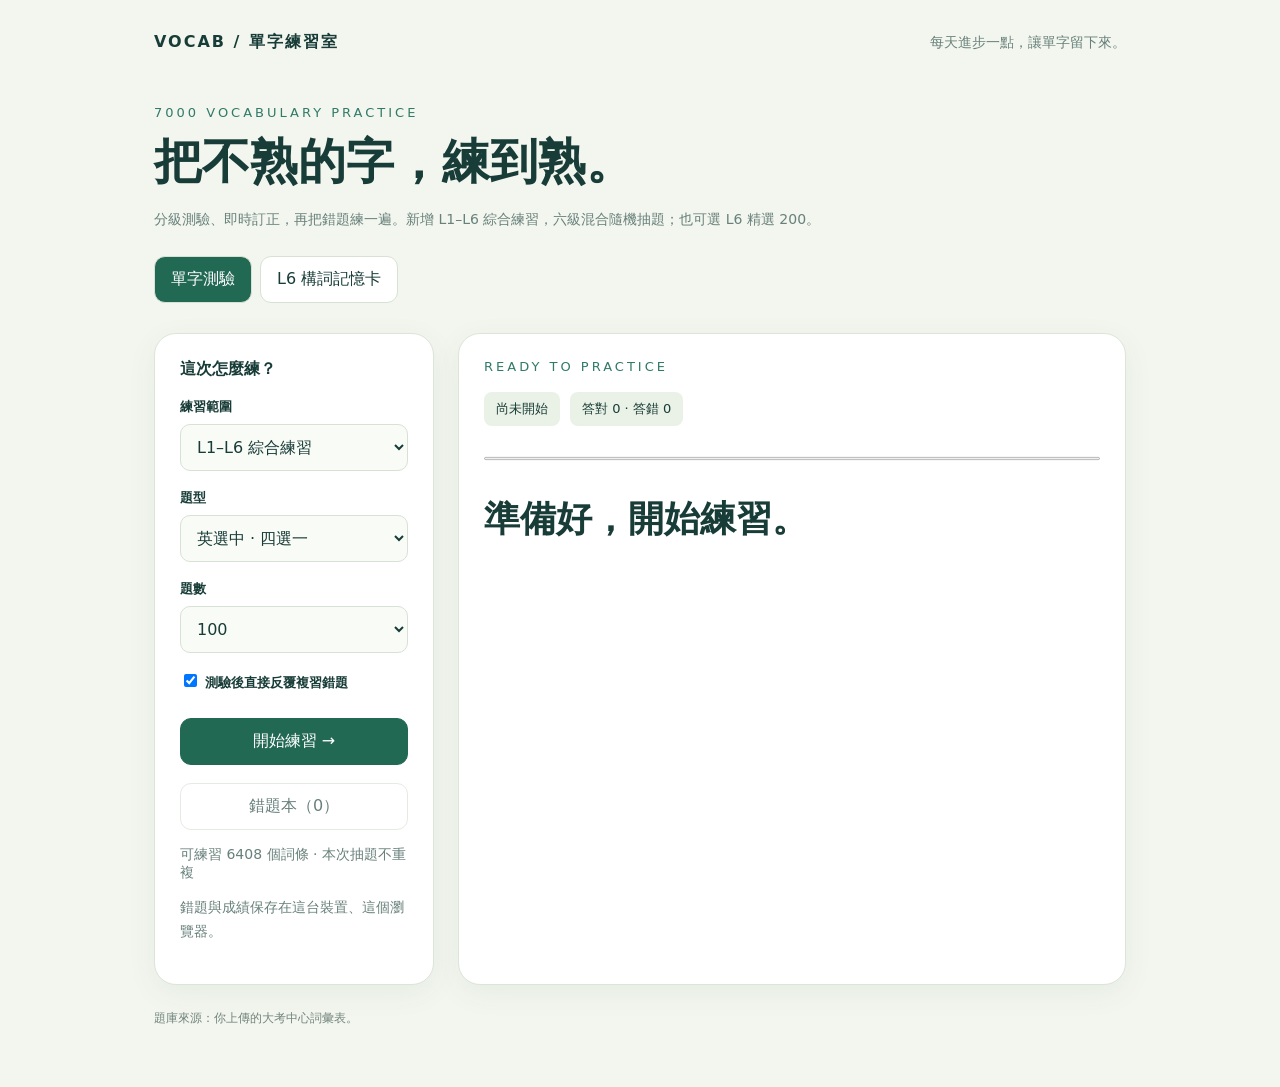
==== commit 79282e75: "Add mixed Level 1–6 vocabulary practice" ====
--- a/index.html
+++ b/index.html
@@ -1,3 +1,3 @@
 <!doctype html><html lang="zh-Hant"><head><meta charset="utf-8"><meta name="viewport" content="width=device-width,initial-scale=1"><title>單字練習室｜7000 Vocabulary</title><style>
 :root{font-family:system-ui,-apple-system,sans-serif;color:#183c37;background:#f3f6ef}*{box-sizing:border-box}body{margin:0}header{max-width:1020px;margin:auto;padding:32px 24px;display:flex;justify-content:space-between;align-items:center}header b{letter-spacing:2px}header span,.muted{color:#68817b;font-size:14px}main{max-width:1020px;margin:auto;padding:20px 24px 60px}.eyebrow{color:#317a68;font-size:13px;letter-spacing:3px}h1{font-size:clamp(32px,5vw,48px);margin:10px 0}p{line-height:1.7}.layout{display:grid;grid-template-columns:280px 1fr;gap:24px;margin-top:30px}.panel{background:white;border:1px solid #dce5da;border-radius:22px;padding:25px;box-shadow:0 8px 30px #234c3410}label{display:block;font-size:13px;font-weight:650;margin:18px 0 8px}select,input{width:100%;padding:12px;background:#f9fbf7;border:1px solid #d7e2d4;border-radius:10px;color:inherit;font:inherit}button{font:inherit;cursor:pointer;border-radius:11px;border:1px solid #d7e2d4;background:white;padding:12px 16px;color:inherit}button:hover{background:#edf5eb}button:focus-visible{outline:3px solid #cf993e}button:disabled{cursor:default;opacity:.65}.primary{background:#226954;color:white;border-color:#226954}.primary:hover{background:#194f40}.wide{width:100%;margin-top:18px}.stats{display:flex;gap:10px;flex-wrap:wrap;margin:18px 0}.stat{background:#eaf2e7;padding:8px 12px;border-radius:8px;font-size:13px}progress{width:100%;height:7px;accent-color:#30765d}#prompt{font-size:clamp(24px,4vw,36px);overflow-wrap:anywhere;margin:32px 0 8px}#ipa{color:#71847c;margin-bottom:26px}.choices{display:grid;gap:12px}.choice{text-align:left;line-height:1.6;display:block;width:100%}.correct{background:#e1f4e4!important;border-color:#3f9564}.wrong{background:#fff0ec!important;border-color:#c96a54}#feedback{line-height:1.8;min-height:36px;margin:18px 0}#next{float:right}#question{min-height:470px}nav{display:flex;gap:8px;margin-top:24px}nav button.active{background:#226954;color:white}#rootCards{margin-top:26px}.root-grid{display:grid;grid-template-columns:repeat(auto-fit,minmax(min(100%,280px),1fr));gap:16px}.root-section{margin:26px 0}.root-section h3{font-size:20px}.root h4{font-size:26px;margin:12px 0;overflow-wrap:anywhere}.root-tag{font-size:12px;color:#317a68}.root-meaning{font-weight:650}.root ul{padding-left:20px;line-height:1.9}.root li{overflow-wrap:anywhere}.root-clue{font-size:14px;padding:12px;background:#edf5eb;border-radius:10px}.root details{margin-top:16px;font-size:14px;line-height:1.7}.root summary{cursor:pointer;color:#875d25}.root details p{color:#6d6c57}a{color:#226954}.root{background:white;border:1px solid #dce5da;border-radius:16px;padding:22px}.root b{font-size:24px}.root p{margin-bottom:0}.hidden{display:none!important}.notice{padding:12px;border-radius:10px;background:#fff4d9;font-size:13px}footer{margin-top:25px;font-size:12px;color:#71847c}#storageNote{color:#9b4d29}#summary{font-size:18px;line-height:1.8}@media(max-width:720px){.layout{grid-template-columns:1fr}.panel{padding:20px}header{padding:24px}header span{display:none}main{padding-top:0}.layout{gap:16px}#question{min-height:380px}}
-</style></head><body><header><b>VOCAB / 單字練習室</b><span>每天進步一點，讓單字留下來。</span></header><main><div class="eyebrow">7000 VOCABULARY PRACTICE</div><h1>把不熟的字，練到熟。</h1><p class="muted">分級測驗、即時訂正，再把錯題練一遍。新增 L6 高頻必會精選 200，可整份測驗或分成 10 組練習。</p><nav><button id="quizTab" class="active">單字測驗</button><button id="rootsTab">L6 構詞記憶卡</button></nav><section id="quizView" class="layout"><aside class="panel"><b>這次怎麼練？</b><label for="level">練習範圍</label><select id="level"><option>載入中…</option></select><label for="mode">題型</label><select id="mode"><option value="E2C">英選中 · 四選一</option><option value="C2E">中選英 · 四選一</option><option value="SPELL">看中文 · 拼英文</option></select><label for="count">題數</label><select id="count"><option>10</option><option>20</option><option>50</option><option selected>100</option><option>200</option><option value="all">全部</option></select><label><input id="auto" type="checkbox" checked style="width:auto"> 測驗後直接反覆複習錯題</label><button id="start" class="primary wide" disabled>載入中…</button><button id="review" class="wide" disabled>錯題本（0）</button><div id="poolInfo" class="muted" style="margin-top:16px"></div><p class="muted">錯題與成績保存在這台裝置、這個瀏覽器。</p><p id="storageNote" role="status"></p></aside><article id="question" class="panel"><div class="eyebrow" id="stage">READY TO PRACTICE</div><div class="stats"><span class="stat" id="progressText">尚未開始</span><span class="stat" id="score">答對 0 · 答錯 0</span></div><progress id="progress" max="100" value="0"></progress><h2 id="prompt">準備好，開始練習。</h2><div id="ipa"></div><div id="choices" class="choices"></div><form id="spellForm" class="hidden"><label for="spelling">輸入英文單字</label><input id="spelling" autocomplete="off" autocapitalize="off" spellcheck="false"><button class="primary wide">檢查答案</button></form><div id="feedback" role="status" aria-live="polite"></div><div id="summary"></div><button id="reveal" class="hidden">不會，顯示答案</button><button id="next" class="primary hidden">下一題 →</button></article></section><section id="rootsView" class="hidden"><p>依你的 L6 字源整理重新核對：4 組字首、6 組字根、5 組字尾。先看核心義，再記例字中文；可展開每張卡的「易錯提醒」。</p><p class="notice">字源線索幫助記憶，不等於逐字翻譯。字尾通常提示詞性；實際字義與用法仍要看完整單字及句子。例字均已核對於原詞彙表 Level 6。</p><div id="rootCards"></div><p class="muted">核對參考：<a href="https://www.ahdictionary.com/word/search.html?q=subsequent" target="_blank" rel="noopener">subsequent 字源</a> · <a href="https://www.ahdictionary.com/word/search.html?q=inject" target="_blank" rel="noopener">inject 字源</a> · <a href="https://www.ahdictionary.com/word/search.html?q=prescribe" target="_blank" rel="noopener">prescribe 字源</a> · <a href="https://dictionary.cambridge.org/grammar/british-grammar/suffixes" target="_blank" rel="noopener">Cambridge 字尾用法</a></p></section><footer id="history"></footer></main><script src="app.js?v=roots-reviewed"></script></body></html>
+</style></head><body><header><b>VOCAB / 單字練習室</b><span>每天進步一點，讓單字留下來。</span></header><main><div class="eyebrow">7000 VOCABULARY PRACTICE</div><h1>把不熟的字，練到熟。</h1><p class="muted">分級測驗、即時訂正，再把錯題練一遍。新增 L1–L6 綜合練習，六級混合隨機抽題；也可選 L6 精選 200。</p><nav><button id="quizTab" class="active">單字測驗</button><button id="rootsTab">L6 構詞記憶卡</button></nav><section id="quizView" class="layout"><aside class="panel"><b>這次怎麼練？</b><label for="level">練習範圍</label><select id="level"><option>載入中…</option></select><label for="mode">題型</label><select id="mode"><option value="E2C">英選中 · 四選一</option><option value="C2E">中選英 · 四選一</option><option value="SPELL">看中文 · 拼英文</option></select><label for="count">題數</label><select id="count"><option>10</option><option>20</option><option>50</option><option selected>100</option><option>200</option><option value="all">全部</option></select><label><input id="auto" type="checkbox" checked style="width:auto"> 測驗後直接反覆複習錯題</label><button id="start" class="primary wide" disabled>載入中…</button><button id="review" class="wide" disabled>錯題本（0）</button><div id="poolInfo" class="muted" style="margin-top:16px"></div><p class="muted">錯題與成績保存在這台裝置、這個瀏覽器。</p><p id="storageNote" role="status"></p></aside><article id="question" class="panel"><div class="eyebrow" id="stage">READY TO PRACTICE</div><div class="stats"><span class="stat" id="progressText">尚未開始</span><span class="stat" id="score">答對 0 · 答錯 0</span></div><progress id="progress" max="100" value="0"></progress><h2 id="prompt">準備好，開始練習。</h2><div id="ipa"></div><div id="choices" class="choices"></div><form id="spellForm" class="hidden"><label for="spelling">輸入英文單字</label><input id="spelling" autocomplete="off" autocapitalize="off" spellcheck="false"><button class="primary wide">檢查答案</button></form><div id="feedback" role="status" aria-live="polite"></div><div id="summary"></div><button id="reveal" class="hidden">不會，顯示答案</button><button id="next" class="primary hidden">下一題 →</button></article></section><section id="rootsView" class="hidden"><p>依你的 L6 字源整理重新核對：4 組字首、6 組字根、5 組字尾。先看核心義，再記例字中文；可展開每張卡的「易錯提醒」。</p><p class="notice">字源線索幫助記憶，不等於逐字翻譯。字尾通常提示詞性；實際字義與用法仍要看完整單字及句子。例字均已核對於原詞彙表 Level 6。</p><div id="rootCards"></div><p class="muted">核對參考：<a href="https://www.ahdictionary.com/word/search.html?q=subsequent" target="_blank" rel="noopener">subsequent 字源</a> · <a href="https://www.ahdictionary.com/word/search.html?q=inject" target="_blank" rel="noopener">inject 字源</a> · <a href="https://www.ahdictionary.com/word/search.html?q=prescribe" target="_blank" rel="noopener">prescribe 字源</a> · <a href="https://dictionary.cambridge.org/grammar/british-grammar/suffixes" target="_blank" rel="noopener">Cambridge 字尾用法</a></p></section><footer id="history"></footer></main><script src="app.js?v=mixed-l1-l6"></script></body></html>
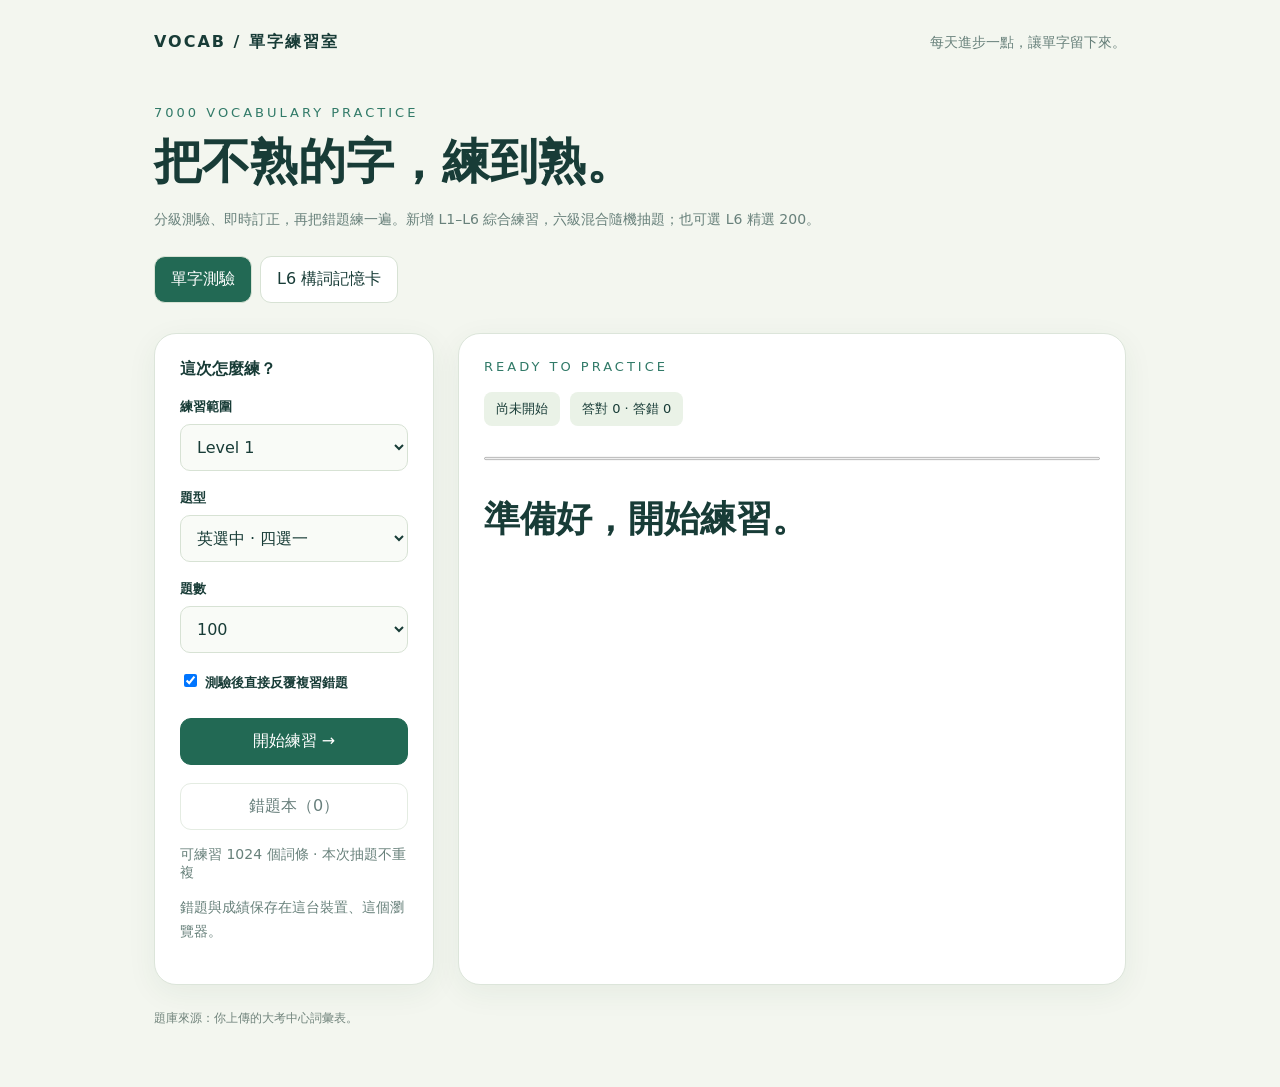
==== commit 20a5ebb0: "Refresh browser script version after Level 1 ordering change" ====
--- a/index.html
+++ b/index.html
@@ -1,3 +1,3 @@
 <!doctype html><html lang="zh-Hant"><head><meta charset="utf-8"><meta name="viewport" content="width=device-width,initial-scale=1"><title>單字練習室｜7000 Vocabulary</title><style>
 :root{font-family:system-ui,-apple-system,sans-serif;color:#183c37;background:#f3f6ef}*{box-sizing:border-box}body{margin:0}header{max-width:1020px;margin:auto;padding:32px 24px;display:flex;justify-content:space-between;align-items:center}header b{letter-spacing:2px}header span,.muted{color:#68817b;font-size:14px}main{max-width:1020px;margin:auto;padding:20px 24px 60px}.eyebrow{color:#317a68;font-size:13px;letter-spacing:3px}h1{font-size:clamp(32px,5vw,48px);margin:10px 0}p{line-height:1.7}.layout{display:grid;grid-template-columns:280px 1fr;gap:24px;margin-top:30px}.panel{background:white;border:1px solid #dce5da;border-radius:22px;padding:25px;box-shadow:0 8px 30px #234c3410}label{display:block;font-size:13px;font-weight:650;margin:18px 0 8px}select,input{width:100%;padding:12px;background:#f9fbf7;border:1px solid #d7e2d4;border-radius:10px;color:inherit;font:inherit}button{font:inherit;cursor:pointer;border-radius:11px;border:1px solid #d7e2d4;background:white;padding:12px 16px;color:inherit}button:hover{background:#edf5eb}button:focus-visible{outline:3px solid #cf993e}button:disabled{cursor:default;opacity:.65}.primary{background:#226954;color:white;border-color:#226954}.primary:hover{background:#194f40}.wide{width:100%;margin-top:18px}.stats{display:flex;gap:10px;flex-wrap:wrap;margin:18px 0}.stat{background:#eaf2e7;padding:8px 12px;border-radius:8px;font-size:13px}progress{width:100%;height:7px;accent-color:#30765d}#prompt{font-size:clamp(24px,4vw,36px);overflow-wrap:anywhere;margin:32px 0 8px}#ipa{color:#71847c;margin-bottom:26px}.choices{display:grid;gap:12px}.choice{text-align:left;line-height:1.6;display:block;width:100%}.correct{background:#e1f4e4!important;border-color:#3f9564}.wrong{background:#fff0ec!important;border-color:#c96a54}#feedback{line-height:1.8;min-height:36px;margin:18px 0}#next{float:right}#question{min-height:470px}nav{display:flex;gap:8px;margin-top:24px}nav button.active{background:#226954;color:white}#rootCards{margin-top:26px}.root-grid{display:grid;grid-template-columns:repeat(auto-fit,minmax(min(100%,280px),1fr));gap:16px}.root-section{margin:26px 0}.root-section h3{font-size:20px}.root h4{font-size:26px;margin:12px 0;overflow-wrap:anywhere}.root-tag{font-size:12px;color:#317a68}.root-meaning{font-weight:650}.root ul{padding-left:20px;line-height:1.9}.root li{overflow-wrap:anywhere}.root-clue{font-size:14px;padding:12px;background:#edf5eb;border-radius:10px}.root details{margin-top:16px;font-size:14px;line-height:1.7}.root summary{cursor:pointer;color:#875d25}.root details p{color:#6d6c57}a{color:#226954}.root{background:white;border:1px solid #dce5da;border-radius:16px;padding:22px}.root b{font-size:24px}.root p{margin-bottom:0}.hidden{display:none!important}.notice{padding:12px;border-radius:10px;background:#fff4d9;font-size:13px}footer{margin-top:25px;font-size:12px;color:#71847c}#storageNote{color:#9b4d29}#summary{font-size:18px;line-height:1.8}@media(max-width:720px){.layout{grid-template-columns:1fr}.panel{padding:20px}header{padding:24px}header span{display:none}main{padding-top:0}.layout{gap:16px}#question{min-height:380px}}
-</style></head><body><header><b>VOCAB / 單字練習室</b><span>每天進步一點，讓單字留下來。</span></header><main><div class="eyebrow">7000 VOCABULARY PRACTICE</div><h1>把不熟的字，練到熟。</h1><p class="muted">分級測驗、即時訂正，再把錯題練一遍。新增 L1–L6 綜合練習，六級混合隨機抽題；也可選 L6 精選 200。</p><nav><button id="quizTab" class="active">單字測驗</button><button id="rootsTab">L6 構詞記憶卡</button></nav><section id="quizView" class="layout"><aside class="panel"><b>這次怎麼練？</b><label for="level">練習範圍</label><select id="level"><option>載入中…</option></select><label for="mode">題型</label><select id="mode"><option value="E2C">英選中 · 四選一</option><option value="C2E">中選英 · 四選一</option><option value="SPELL">看中文 · 拼英文</option></select><label for="count">題數</label><select id="count"><option>10</option><option>20</option><option>50</option><option selected>100</option><option>200</option><option value="all">全部</option></select><label><input id="auto" type="checkbox" checked style="width:auto"> 測驗後直接反覆複習錯題</label><button id="start" class="primary wide" disabled>載入中…</button><button id="review" class="wide" disabled>錯題本（0）</button><div id="poolInfo" class="muted" style="margin-top:16px"></div><p class="muted">錯題與成績保存在這台裝置、這個瀏覽器。</p><p id="storageNote" role="status"></p></aside><article id="question" class="panel"><div class="eyebrow" id="stage">READY TO PRACTICE</div><div class="stats"><span class="stat" id="progressText">尚未開始</span><span class="stat" id="score">答對 0 · 答錯 0</span></div><progress id="progress" max="100" value="0"></progress><h2 id="prompt">準備好，開始練習。</h2><div id="ipa"></div><div id="choices" class="choices"></div><form id="spellForm" class="hidden"><label for="spelling">輸入英文單字</label><input id="spelling" autocomplete="off" autocapitalize="off" spellcheck="false"><button class="primary wide">檢查答案</button></form><div id="feedback" role="status" aria-live="polite"></div><div id="summary"></div><button id="reveal" class="hidden">不會，顯示答案</button><button id="next" class="primary hidden">下一題 →</button></article></section><section id="rootsView" class="hidden"><p>依你的 L6 字源整理重新核對：4 組字首、6 組字根、5 組字尾。先看核心義，再記例字中文；可展開每張卡的「易錯提醒」。</p><p class="notice">字源線索幫助記憶，不等於逐字翻譯。字尾通常提示詞性；實際字義與用法仍要看完整單字及句子。例字均已核對於原詞彙表 Level 6。</p><div id="rootCards"></div><p class="muted">核對參考：<a href="https://www.ahdictionary.com/word/search.html?q=subsequent" target="_blank" rel="noopener">subsequent 字源</a> · <a href="https://www.ahdictionary.com/word/search.html?q=inject" target="_blank" rel="noopener">inject 字源</a> · <a href="https://www.ahdictionary.com/word/search.html?q=prescribe" target="_blank" rel="noopener">prescribe 字源</a> · <a href="https://dictionary.cambridge.org/grammar/british-grammar/suffixes" target="_blank" rel="noopener">Cambridge 字尾用法</a></p></section><footer id="history"></footer></main><script src="app.js?v=mixed-l1-l6"></script></body></html>
+</style></head><body><header><b>VOCAB / 單字練習室</b><span>每天進步一點，讓單字留下來。</span></header><main><div class="eyebrow">7000 VOCABULARY PRACTICE</div><h1>把不熟的字，練到熟。</h1><p class="muted">分級測驗、即時訂正，再把錯題練一遍。新增 L1–L6 綜合練習，六級混合隨機抽題；也可選 L6 精選 200。</p><nav><button id="quizTab" class="active">單字測驗</button><button id="rootsTab">L6 構詞記憶卡</button></nav><section id="quizView" class="layout"><aside class="panel"><b>這次怎麼練？</b><label for="level">練習範圍</label><select id="level"><option>載入中…</option></select><label for="mode">題型</label><select id="mode"><option value="E2C">英選中 · 四選一</option><option value="C2E">中選英 · 四選一</option><option value="SPELL">看中文 · 拼英文</option></select><label for="count">題數</label><select id="count"><option>10</option><option>20</option><option>50</option><option selected>100</option><option>200</option><option value="all">全部</option></select><label><input id="auto" type="checkbox" checked style="width:auto"> 測驗後直接反覆複習錯題</label><button id="start" class="primary wide" disabled>載入中…</button><button id="review" class="wide" disabled>錯題本（0）</button><div id="poolInfo" class="muted" style="margin-top:16px"></div><p class="muted">錯題與成績保存在這台裝置、這個瀏覽器。</p><p id="storageNote" role="status"></p></aside><article id="question" class="panel"><div class="eyebrow" id="stage">READY TO PRACTICE</div><div class="stats"><span class="stat" id="progressText">尚未開始</span><span class="stat" id="score">答對 0 · 答錯 0</span></div><progress id="progress" max="100" value="0"></progress><h2 id="prompt">準備好，開始練習。</h2><div id="ipa"></div><div id="choices" class="choices"></div><form id="spellForm" class="hidden"><label for="spelling">輸入英文單字</label><input id="spelling" autocomplete="off" autocapitalize="off" spellcheck="false"><button class="primary wide">檢查答案</button></form><div id="feedback" role="status" aria-live="polite"></div><div id="summary"></div><button id="reveal" class="hidden">不會，顯示答案</button><button id="next" class="primary hidden">下一題 →</button></article></section><section id="rootsView" class="hidden"><p>依你的 L6 字源整理重新核對：4 組字首、6 組字根、5 組字尾。先看核心義，再記例字中文；可展開每張卡的「易錯提醒」。</p><p class="notice">字源線索幫助記憶，不等於逐字翻譯。字尾通常提示詞性；實際字義與用法仍要看完整單字及句子。例字均已核對於原詞彙表 Level 6。</p><div id="rootCards"></div><p class="muted">核對參考：<a href="https://www.ahdictionary.com/word/search.html?q=subsequent" target="_blank" rel="noopener">subsequent 字源</a> · <a href="https://www.ahdictionary.com/word/search.html?q=inject" target="_blank" rel="noopener">inject 字源</a> · <a href="https://www.ahdictionary.com/word/search.html?q=prescribe" target="_blank" rel="noopener">prescribe 字源</a> · <a href="https://dictionary.cambridge.org/grammar/british-grammar/suffixes" target="_blank" rel="noopener">Cambridge 字尾用法</a></p></section><footer id="history"></footer></main><script src="app.js?v=level1-first-20261101"></script></body></html>
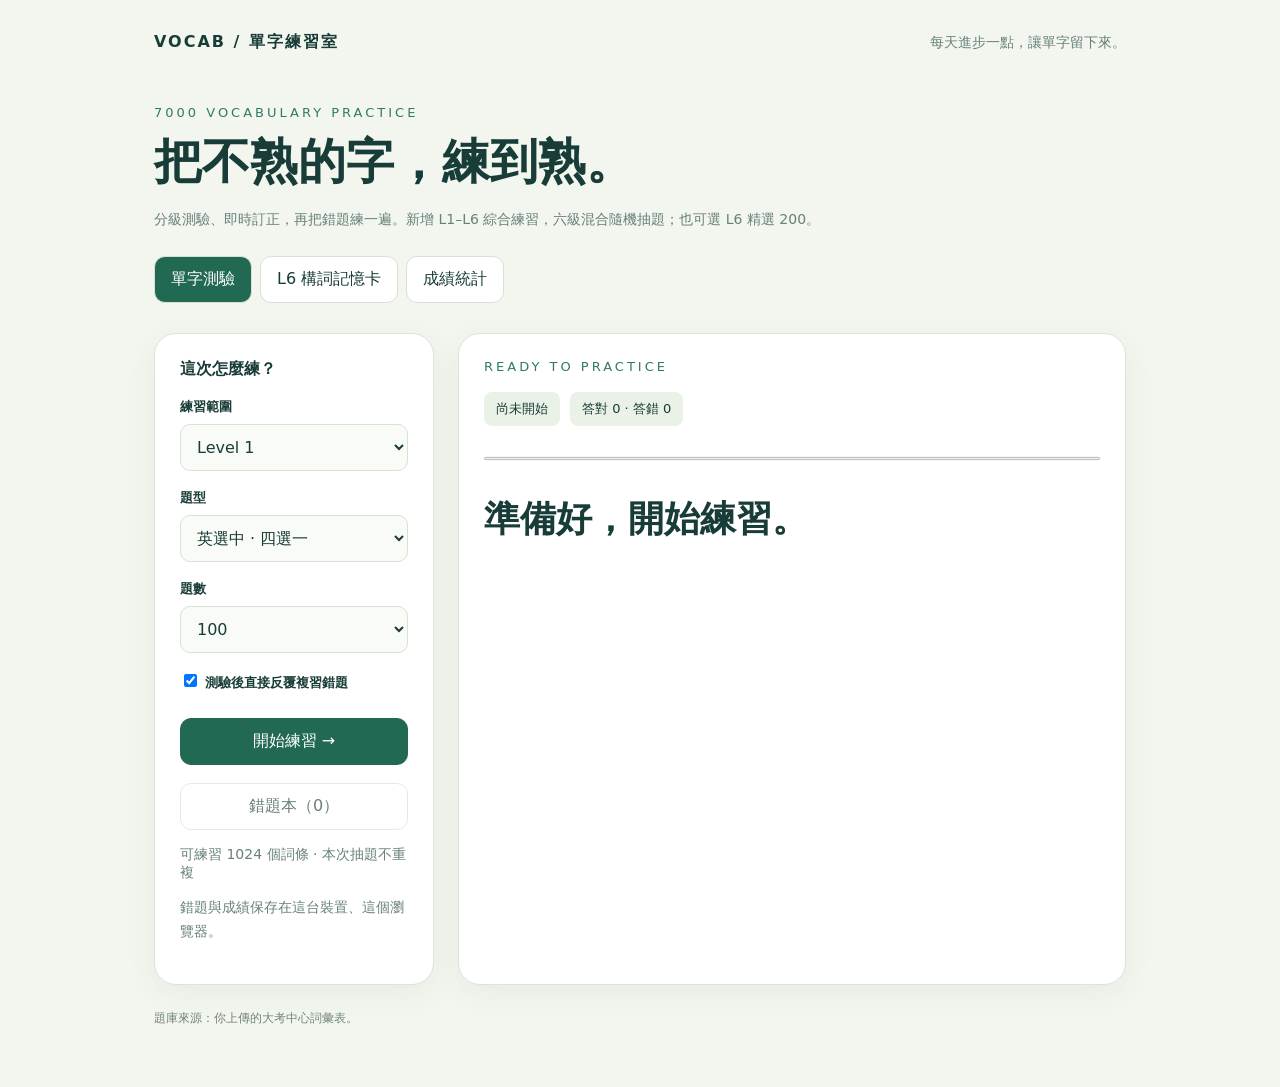
==== commit ea5288ae: "Rename index-7.html to index.html" ====
--- a/index.html
+++ b/index.html
@@ -1,3 +1,3 @@
 <!doctype html><html lang="zh-Hant"><head><meta charset="utf-8"><meta name="viewport" content="width=device-width,initial-scale=1"><title>單字練習室｜7000 Vocabulary</title><style>
-:root{font-family:system-ui,-apple-system,sans-serif;color:#183c37;background:#f3f6ef}*{box-sizing:border-box}body{margin:0}header{max-width:1020px;margin:auto;padding:32px 24px;display:flex;justify-content:space-between;align-items:center}header b{letter-spacing:2px}header span,.muted{color:#68817b;font-size:14px}main{max-width:1020px;margin:auto;padding:20px 24px 60px}.eyebrow{color:#317a68;font-size:13px;letter-spacing:3px}h1{font-size:clamp(32px,5vw,48px);margin:10px 0}p{line-height:1.7}.layout{display:grid;grid-template-columns:280px 1fr;gap:24px;margin-top:30px}.panel{background:white;border:1px solid #dce5da;border-radius:22px;padding:25px;box-shadow:0 8px 30px #234c3410}label{display:block;font-size:13px;font-weight:650;margin:18px 0 8px}select,input{width:100%;padding:12px;background:#f9fbf7;border:1px solid #d7e2d4;border-radius:10px;color:inherit;font:inherit}button{font:inherit;cursor:pointer;border-radius:11px;border:1px solid #d7e2d4;background:white;padding:12px 16px;color:inherit}button:hover{background:#edf5eb}button:focus-visible{outline:3px solid #cf993e}button:disabled{cursor:default;opacity:.65}.primary{background:#226954;color:white;border-color:#226954}.primary:hover{background:#194f40}.wide{width:100%;margin-top:18px}.stats{display:flex;gap:10px;flex-wrap:wrap;margin:18px 0}.stat{background:#eaf2e7;padding:8px 12px;border-radius:8px;font-size:13px}progress{width:100%;height:7px;accent-color:#30765d}#prompt{font-size:clamp(24px,4vw,36px);overflow-wrap:anywhere;margin:32px 0 8px}#ipa{color:#71847c;margin-bottom:26px}.choices{display:grid;gap:12px}.choice{text-align:left;line-height:1.6;display:block;width:100%}.correct{background:#e1f4e4!important;border-color:#3f9564}.wrong{background:#fff0ec!important;border-color:#c96a54}#feedback{line-height:1.8;min-height:36px;margin:18px 0}#next{float:right}#question{min-height:470px}nav{display:flex;gap:8px;margin-top:24px}nav button.active{background:#226954;color:white}#rootCards{margin-top:26px}.root-grid{display:grid;grid-template-columns:repeat(auto-fit,minmax(min(100%,280px),1fr));gap:16px}.root-section{margin:26px 0}.root-section h3{font-size:20px}.root h4{font-size:26px;margin:12px 0;overflow-wrap:anywhere}.root-tag{font-size:12px;color:#317a68}.root-meaning{font-weight:650}.root ul{padding-left:20px;line-height:1.9}.root li{overflow-wrap:anywhere}.root-clue{font-size:14px;padding:12px;background:#edf5eb;border-radius:10px}.root details{margin-top:16px;font-size:14px;line-height:1.7}.root summary{cursor:pointer;color:#875d25}.root details p{color:#6d6c57}a{color:#226954}.root{background:white;border:1px solid #dce5da;border-radius:16px;padding:22px}.root b{font-size:24px}.root p{margin-bottom:0}.hidden{display:none!important}.notice{padding:12px;border-radius:10px;background:#fff4d9;font-size:13px}footer{margin-top:25px;font-size:12px;color:#71847c}#storageNote{color:#9b4d29}#summary{font-size:18px;line-height:1.8}@media(max-width:720px){.layout{grid-template-columns:1fr}.panel{padding:20px}header{padding:24px}header span{display:none}main{padding-top:0}.layout{gap:16px}#question{min-height:380px}}
-</style></head><body><header><b>VOCAB / 單字練習室</b><span>每天進步一點，讓單字留下來。</span></header><main><div class="eyebrow">7000 VOCABULARY PRACTICE</div><h1>把不熟的字，練到熟。</h1><p class="muted">分級測驗、即時訂正，再把錯題練一遍。新增 L1–L6 綜合練習，六級混合隨機抽題；也可選 L6 精選 200。</p><nav><button id="quizTab" class="active">單字測驗</button><button id="rootsTab">L6 構詞記憶卡</button></nav><section id="quizView" class="layout"><aside class="panel"><b>這次怎麼練？</b><label for="level">練習範圍</label><select id="level"><option>載入中…</option></select><label for="mode">題型</label><select id="mode"><option value="E2C">英選中 · 四選一</option><option value="C2E">中選英 · 四選一</option><option value="SPELL">看中文 · 拼英文</option></select><label for="count">題數</label><select id="count"><option>10</option><option>20</option><option>50</option><option selected>100</option><option>200</option><option value="all">全部</option></select><label><input id="auto" type="checkbox" checked style="width:auto"> 測驗後直接反覆複習錯題</label><button id="start" class="primary wide" disabled>載入中…</button><button id="review" class="wide" disabled>錯題本（0）</button><div id="poolInfo" class="muted" style="margin-top:16px"></div><p class="muted">錯題與成績保存在這台裝置、這個瀏覽器。</p><p id="storageNote" role="status"></p></aside><article id="question" class="panel"><div class="eyebrow" id="stage">READY TO PRACTICE</div><div class="stats"><span class="stat" id="progressText">尚未開始</span><span class="stat" id="score">答對 0 · 答錯 0</span></div><progress id="progress" max="100" value="0"></progress><h2 id="prompt">準備好，開始練習。</h2><div id="ipa"></div><div id="choices" class="choices"></div><form id="spellForm" class="hidden"><label for="spelling">輸入英文單字</label><input id="spelling" autocomplete="off" autocapitalize="off" spellcheck="false"><button class="primary wide">檢查答案</button></form><div id="feedback" role="status" aria-live="polite"></div><div id="summary"></div><button id="reveal" class="hidden">不會，顯示答案</button><button id="next" class="primary hidden">下一題 →</button></article></section><section id="rootsView" class="hidden"><p>依你的 L6 字源整理重新核對：4 組字首、6 組字根、5 組字尾。先看核心義，再記例字中文；可展開每張卡的「易錯提醒」。</p><p class="notice">字源線索幫助記憶，不等於逐字翻譯。字尾通常提示詞性；實際字義與用法仍要看完整單字及句子。例字均已核對於原詞彙表 Level 6。</p><div id="rootCards"></div><p class="muted">核對參考：<a href="https://www.ahdictionary.com/word/search.html?q=subsequent" target="_blank" rel="noopener">subsequent 字源</a> · <a href="https://www.ahdictionary.com/word/search.html?q=inject" target="_blank" rel="noopener">inject 字源</a> · <a href="https://www.ahdictionary.com/word/search.html?q=prescribe" target="_blank" rel="noopener">prescribe 字源</a> · <a href="https://dictionary.cambridge.org/grammar/british-grammar/suffixes" target="_blank" rel="noopener">Cambridge 字尾用法</a></p></section><footer id="history"></footer></main><script src="app.js?v=level1-first-20261101"></script></body></html>
+:root{font-family:system-ui,-apple-system,sans-serif;color:#183c37;background:#f3f6ef}*{box-sizing:border-box}body{margin:0}header{max-width:1020px;margin:auto;padding:32px 24px;display:flex;justify-content:space-between;align-items:center}header b{letter-spacing:2px}header span,.muted{color:#68817b;font-size:14px}main{max-width:1020px;margin:auto;padding:20px 24px 60px}.eyebrow{color:#317a68;font-size:13px;letter-spacing:3px}h1{font-size:clamp(32px,5vw,48px);margin:10px 0}p{line-height:1.7}.layout{display:grid;grid-template-columns:280px 1fr;gap:24px;margin-top:30px}.panel{background:white;border:1px solid #dce5da;border-radius:22px;padding:25px;box-shadow:0 8px 30px #234c3410}label{display:block;font-size:13px;font-weight:650;margin:18px 0 8px}select,input{width:100%;padding:12px;background:#f9fbf7;border:1px solid #d7e2d4;border-radius:10px;color:inherit;font:inherit}button{font:inherit;cursor:pointer;border-radius:11px;border:1px solid #d7e2d4;background:white;padding:12px 16px;color:inherit}button:hover{background:#edf5eb}button:focus-visible{outline:3px solid #cf993e}button:disabled{cursor:default;opacity:.65}.primary{background:#226954;color:white;border-color:#226954}.primary:hover{background:#194f40}.wide{width:100%;margin-top:18px}.stats{display:flex;gap:10px;flex-wrap:wrap;margin:18px 0}.stat{background:#eaf2e7;padding:8px 12px;border-radius:8px;font-size:13px}progress{width:100%;height:7px;accent-color:#30765d}#prompt{font-size:clamp(24px,4vw,36px);overflow-wrap:anywhere;margin:32px 0 8px}#ipa{color:#71847c;margin-bottom:26px}.choices{display:grid;gap:12px}.choice{text-align:left;line-height:1.6;display:block;width:100%}.correct{background:#e1f4e4!important;border-color:#3f9564}.wrong{background:#fff0ec!important;border-color:#c96a54}#feedback{line-height:1.8;min-height:36px;margin:18px 0}#next{float:right}#question{min-height:470px}nav{display:flex;gap:8px;margin-top:24px}nav button.active{background:#226954;color:white}#rootCards{margin-top:26px}.root-grid{display:grid;grid-template-columns:repeat(auto-fit,minmax(min(100%,280px),1fr));gap:16px}.root-section{margin:26px 0}.root-section h3{font-size:20px}.root h4{font-size:26px;margin:12px 0;overflow-wrap:anywhere}.root-tag{font-size:12px;color:#317a68}.root-meaning{font-weight:650}.root ul{padding-left:20px;line-height:1.9}.root li{overflow-wrap:anywhere}.root-clue{font-size:14px;padding:12px;background:#edf5eb;border-radius:10px}.root details{margin-top:16px;font-size:14px;line-height:1.7}.root summary{cursor:pointer;color:#875d25}.root details p{color:#6d6c57}a{color:#226954}.root{background:white;border:1px solid #dce5da;border-radius:16px;padding:22px}.root b{font-size:24px}.root p{margin-bottom:0}.hidden{display:none!important}.notice{padding:12px;border-radius:10px;background:#fff4d9;font-size:13px}footer{margin-top:25px;font-size:12px;color:#71847c}#storageNote{color:#9b4d29}#summary{font-size:18px;line-height:1.8}#statsView{margin-top:30px}#statsView .filters{display:grid;grid-template-columns:repeat(auto-fit,minmax(180px,1fr));gap:12px;margin:6px 0 4px}#statChart{width:100%;height:auto;display:block;margin:14px 0 6px}.table-wrap{overflow-x:auto;margin-top:12px}#statTable{width:100%;border-collapse:collapse;font-size:14px}#statTable th,#statTable td{text-align:left;padding:9px 10px;border-bottom:1px solid #e6eee3;white-space:nowrap}#statTable th{color:#68817b;font-weight:650}#statTable td.num,#statTable th.num{text-align:right}.danger{color:#9b4d29}#statEmpty{padding:20px 0}@media(max-width:720px){.layout{grid-template-columns:1fr}.panel{padding:20px}header{padding:24px}header span{display:none}main{padding-top:0}.layout{gap:16px}#question{min-height:380px}}
+</style></head><body><header><b>VOCAB / 單字練習室</b><span>每天進步一點，讓單字留下來。</span></header><main><div class="eyebrow">7000 VOCABULARY PRACTICE</div><h1>把不熟的字，練到熟。</h1><p class="muted">分級測驗、即時訂正，再把錯題練一遍。新增 L1–L6 綜合練習，六級混合隨機抽題；也可選 L6 精選 200。</p><nav><button id="quizTab" class="active">單字測驗</button><button id="rootsTab">L6 構詞記憶卡</button><button id="statsTab">成績統計</button></nav><section id="quizView" class="layout"><aside class="panel"><b>這次怎麼練？</b><label for="level">練習範圍</label><select id="level"><option>載入中…</option></select><label for="mode">題型</label><select id="mode"><option value="E2C">英選中 · 四選一</option><option value="C2E">中選英 · 四選一</option><option value="SPELL">看中文 · 拼英文</option></select><label for="count">題數</label><select id="count"><option>10</option><option>20</option><option>50</option><option selected>100</option><option>200</option><option value="all">全部</option></select><label><input id="auto" type="checkbox" checked style="width:auto"> 測驗後直接反覆複習錯題</label><button id="start" class="primary wide" disabled>載入中…</button><button id="review" class="wide" disabled>錯題本（0）</button><div id="poolInfo" class="muted" style="margin-top:16px"></div><p class="muted">錯題與成績保存在這台裝置、這個瀏覽器。</p><p id="storageNote" role="status"></p></aside><article id="question" class="panel"><div class="eyebrow" id="stage">READY TO PRACTICE</div><div class="stats"><span class="stat" id="progressText">尚未開始</span><span class="stat" id="score">答對 0 · 答錯 0</span></div><progress id="progress" max="100" value="0"></progress><h2 id="prompt">準備好，開始練習。</h2><div id="ipa"></div><div id="choices" class="choices"></div><form id="spellForm" class="hidden"><label for="spelling">輸入英文單字</label><input id="spelling" autocomplete="off" autocapitalize="off" spellcheck="false"><button class="primary wide">檢查答案</button></form><div id="feedback" role="status" aria-live="polite"></div><div id="summary"></div><button id="reveal" class="hidden">不會，顯示答案</button><button id="next" class="primary hidden">下一題 →</button></article></section><section id="rootsView" class="hidden"><p>依你的 L6 字源整理重新核對：4 組字首、6 組字根、5 組字尾。先看核心義，再記例字中文；可展開每張卡的「易錯提醒」。</p><p class="notice">字源線索幫助記憶，不等於逐字翻譯。字尾通常提示詞性；實際字義與用法仍要看完整單字及句子。例字均已核對於原詞彙表 Level 6。</p><div id="rootCards"></div><p class="muted">核對參考：<a href="https://www.ahdictionary.com/word/search.html?q=subsequent" target="_blank" rel="noopener">subsequent 字源</a> · <a href="https://www.ahdictionary.com/word/search.html?q=inject" target="_blank" rel="noopener">inject 字源</a> · <a href="https://www.ahdictionary.com/word/search.html?q=prescribe" target="_blank" rel="noopener">prescribe 字源</a> · <a href="https://dictionary.cambridge.org/grammar/british-grammar/suffixes" target="_blank" rel="noopener">Cambridge 字尾用法</a></p></section><section id="statsView" class="hidden"><div class="panel"><b>每次測驗的正確率</b><p class="muted">只計算每次測驗的首次作答，錯題複習不會混進來。紀錄保存在這台裝置、這個瀏覽器。</p><div class="filters"><div><label for="statScope">練習範圍</label><select id="statScope"><option value="all">全部範圍</option></select></div><div><label for="statMode">題型</label><select id="statMode"><option value="all">全部題型</option><option value="E2C">英選中</option><option value="C2E">中選英</option><option value="SPELL">拼英文</option></select></div></div><div id="statChips" class="stats"></div><svg id="statChart" viewBox="0 0 600 220" role="img" aria-label="最近測驗的正確率走勢圖"></svg><p id="statEmpty" class="muted hidden">還沒有符合條件的測驗紀錄。完成一次測驗後，成績會出現在這裡。</p><div class="table-wrap"><table id="statTable"></table></div><button id="statClear" class="wide danger">清除成績紀錄</button></div></section><footer id="history"></footer></main><script src="app.js?v=stats-20261101"></script></body></html>
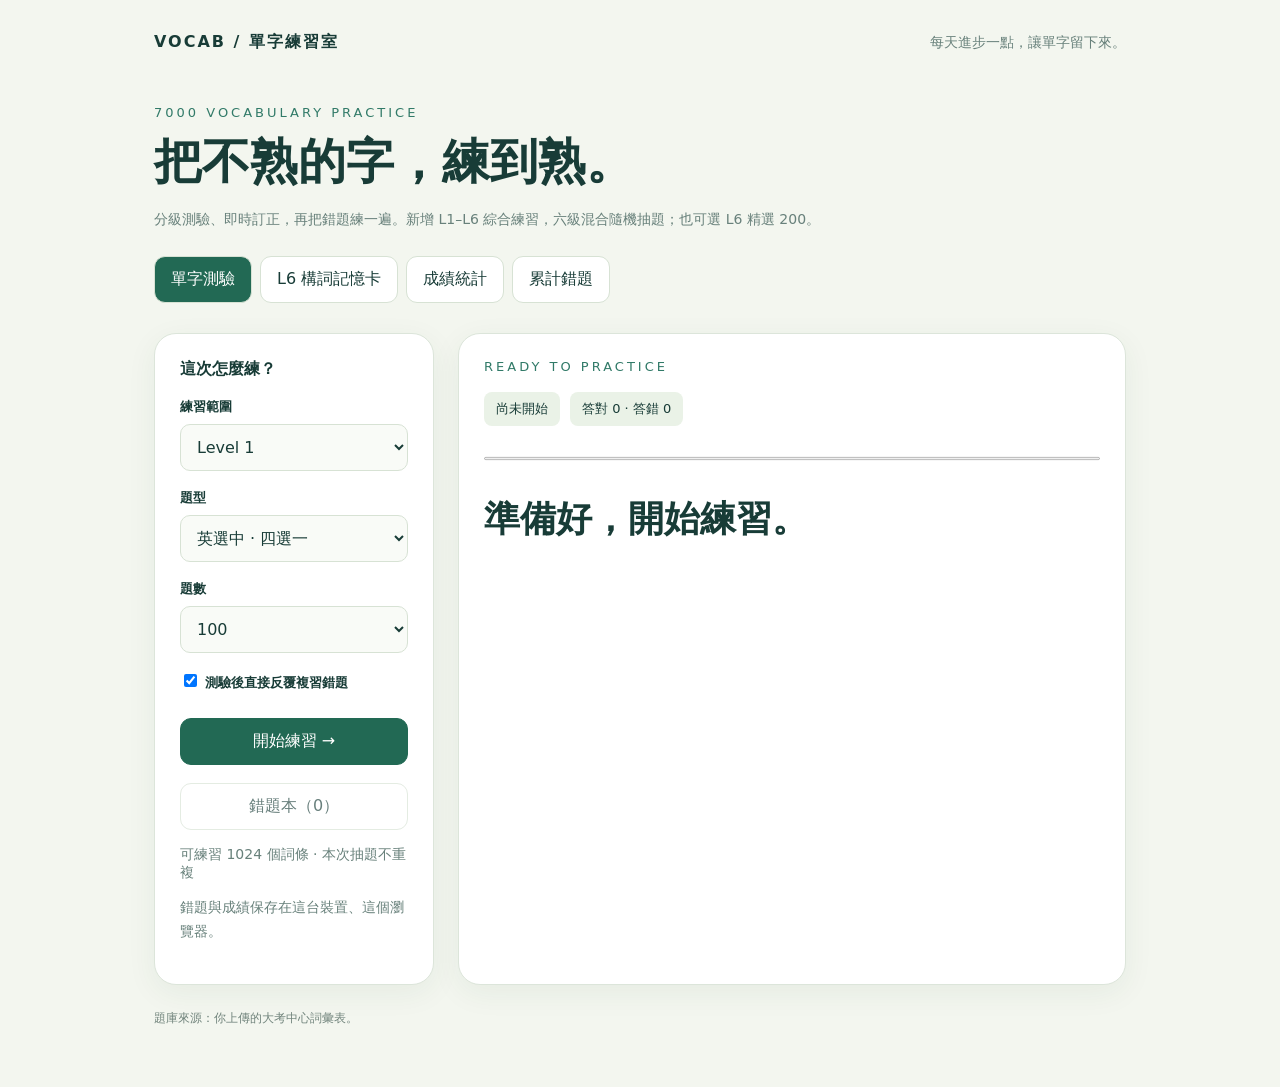
==== commit ce4c5519: "Rename index-8.html to index.html" ====
--- a/index.html
+++ b/index.html
@@ -1,3 +1,3 @@
 <!doctype html><html lang="zh-Hant"><head><meta charset="utf-8"><meta name="viewport" content="width=device-width,initial-scale=1"><title>單字練習室｜7000 Vocabulary</title><style>
-:root{font-family:system-ui,-apple-system,sans-serif;color:#183c37;background:#f3f6ef}*{box-sizing:border-box}body{margin:0}header{max-width:1020px;margin:auto;padding:32px 24px;display:flex;justify-content:space-between;align-items:center}header b{letter-spacing:2px}header span,.muted{color:#68817b;font-size:14px}main{max-width:1020px;margin:auto;padding:20px 24px 60px}.eyebrow{color:#317a68;font-size:13px;letter-spacing:3px}h1{font-size:clamp(32px,5vw,48px);margin:10px 0}p{line-height:1.7}.layout{display:grid;grid-template-columns:280px 1fr;gap:24px;margin-top:30px}.panel{background:white;border:1px solid #dce5da;border-radius:22px;padding:25px;box-shadow:0 8px 30px #234c3410}label{display:block;font-size:13px;font-weight:650;margin:18px 0 8px}select,input{width:100%;padding:12px;background:#f9fbf7;border:1px solid #d7e2d4;border-radius:10px;color:inherit;font:inherit}button{font:inherit;cursor:pointer;border-radius:11px;border:1px solid #d7e2d4;background:white;padding:12px 16px;color:inherit}button:hover{background:#edf5eb}button:focus-visible{outline:3px solid #cf993e}button:disabled{cursor:default;opacity:.65}.primary{background:#226954;color:white;border-color:#226954}.primary:hover{background:#194f40}.wide{width:100%;margin-top:18px}.stats{display:flex;gap:10px;flex-wrap:wrap;margin:18px 0}.stat{background:#eaf2e7;padding:8px 12px;border-radius:8px;font-size:13px}progress{width:100%;height:7px;accent-color:#30765d}#prompt{font-size:clamp(24px,4vw,36px);overflow-wrap:anywhere;margin:32px 0 8px}#ipa{color:#71847c;margin-bottom:26px}.choices{display:grid;gap:12px}.choice{text-align:left;line-height:1.6;display:block;width:100%}.correct{background:#e1f4e4!important;border-color:#3f9564}.wrong{background:#fff0ec!important;border-color:#c96a54}#feedback{line-height:1.8;min-height:36px;margin:18px 0}#next{float:right}#question{min-height:470px}nav{display:flex;gap:8px;margin-top:24px}nav button.active{background:#226954;color:white}#rootCards{margin-top:26px}.root-grid{display:grid;grid-template-columns:repeat(auto-fit,minmax(min(100%,280px),1fr));gap:16px}.root-section{margin:26px 0}.root-section h3{font-size:20px}.root h4{font-size:26px;margin:12px 0;overflow-wrap:anywhere}.root-tag{font-size:12px;color:#317a68}.root-meaning{font-weight:650}.root ul{padding-left:20px;line-height:1.9}.root li{overflow-wrap:anywhere}.root-clue{font-size:14px;padding:12px;background:#edf5eb;border-radius:10px}.root details{margin-top:16px;font-size:14px;line-height:1.7}.root summary{cursor:pointer;color:#875d25}.root details p{color:#6d6c57}a{color:#226954}.root{background:white;border:1px solid #dce5da;border-radius:16px;padding:22px}.root b{font-size:24px}.root p{margin-bottom:0}.hidden{display:none!important}.notice{padding:12px;border-radius:10px;background:#fff4d9;font-size:13px}footer{margin-top:25px;font-size:12px;color:#71847c}#storageNote{color:#9b4d29}#summary{font-size:18px;line-height:1.8}#statsView{margin-top:30px}#statsView .filters{display:grid;grid-template-columns:repeat(auto-fit,minmax(180px,1fr));gap:12px;margin:6px 0 4px}#statChart{width:100%;height:auto;display:block;margin:14px 0 6px}.table-wrap{overflow-x:auto;margin-top:12px}#statTable{width:100%;border-collapse:collapse;font-size:14px}#statTable th,#statTable td{text-align:left;padding:9px 10px;border-bottom:1px solid #e6eee3;white-space:nowrap}#statTable th{color:#68817b;font-weight:650}#statTable td.num,#statTable th.num{text-align:right}.danger{color:#9b4d29}#statEmpty{padding:20px 0}@media(max-width:720px){.layout{grid-template-columns:1fr}.panel{padding:20px}header{padding:24px}header span{display:none}main{padding-top:0}.layout{gap:16px}#question{min-height:380px}}
-</style></head><body><header><b>VOCAB / 單字練習室</b><span>每天進步一點，讓單字留下來。</span></header><main><div class="eyebrow">7000 VOCABULARY PRACTICE</div><h1>把不熟的字，練到熟。</h1><p class="muted">分級測驗、即時訂正，再把錯題練一遍。新增 L1–L6 綜合練習，六級混合隨機抽題；也可選 L6 精選 200。</p><nav><button id="quizTab" class="active">單字測驗</button><button id="rootsTab">L6 構詞記憶卡</button><button id="statsTab">成績統計</button></nav><section id="quizView" class="layout"><aside class="panel"><b>這次怎麼練？</b><label for="level">練習範圍</label><select id="level"><option>載入中…</option></select><label for="mode">題型</label><select id="mode"><option value="E2C">英選中 · 四選一</option><option value="C2E">中選英 · 四選一</option><option value="SPELL">看中文 · 拼英文</option></select><label for="count">題數</label><select id="count"><option>10</option><option>20</option><option>50</option><option selected>100</option><option>200</option><option value="all">全部</option></select><label><input id="auto" type="checkbox" checked style="width:auto"> 測驗後直接反覆複習錯題</label><button id="start" class="primary wide" disabled>載入中…</button><button id="review" class="wide" disabled>錯題本（0）</button><div id="poolInfo" class="muted" style="margin-top:16px"></div><p class="muted">錯題與成績保存在這台裝置、這個瀏覽器。</p><p id="storageNote" role="status"></p></aside><article id="question" class="panel"><div class="eyebrow" id="stage">READY TO PRACTICE</div><div class="stats"><span class="stat" id="progressText">尚未開始</span><span class="stat" id="score">答對 0 · 答錯 0</span></div><progress id="progress" max="100" value="0"></progress><h2 id="prompt">準備好，開始練習。</h2><div id="ipa"></div><div id="choices" class="choices"></div><form id="spellForm" class="hidden"><label for="spelling">輸入英文單字</label><input id="spelling" autocomplete="off" autocapitalize="off" spellcheck="false"><button class="primary wide">檢查答案</button></form><div id="feedback" role="status" aria-live="polite"></div><div id="summary"></div><button id="reveal" class="hidden">不會，顯示答案</button><button id="next" class="primary hidden">下一題 →</button></article></section><section id="rootsView" class="hidden"><p>依你的 L6 字源整理重新核對：4 組字首、6 組字根、5 組字尾。先看核心義，再記例字中文；可展開每張卡的「易錯提醒」。</p><p class="notice">字源線索幫助記憶，不等於逐字翻譯。字尾通常提示詞性；實際字義與用法仍要看完整單字及句子。例字均已核對於原詞彙表 Level 6。</p><div id="rootCards"></div><p class="muted">核對參考：<a href="https://www.ahdictionary.com/word/search.html?q=subsequent" target="_blank" rel="noopener">subsequent 字源</a> · <a href="https://www.ahdictionary.com/word/search.html?q=inject" target="_blank" rel="noopener">inject 字源</a> · <a href="https://www.ahdictionary.com/word/search.html?q=prescribe" target="_blank" rel="noopener">prescribe 字源</a> · <a href="https://dictionary.cambridge.org/grammar/british-grammar/suffixes" target="_blank" rel="noopener">Cambridge 字尾用法</a></p></section><section id="statsView" class="hidden"><div class="panel"><b>每次測驗的正確率</b><p class="muted">只計算每次測驗的首次作答，錯題複習不會混進來。紀錄保存在這台裝置、這個瀏覽器。</p><div class="filters"><div><label for="statScope">練習範圍</label><select id="statScope"><option value="all">全部範圍</option></select></div><div><label for="statMode">題型</label><select id="statMode"><option value="all">全部題型</option><option value="E2C">英選中</option><option value="C2E">中選英</option><option value="SPELL">拼英文</option></select></div></div><div id="statChips" class="stats"></div><svg id="statChart" viewBox="0 0 600 220" role="img" aria-label="最近測驗的正確率走勢圖"></svg><p id="statEmpty" class="muted hidden">還沒有符合條件的測驗紀錄。完成一次測驗後，成績會出現在這裡。</p><div class="table-wrap"><table id="statTable"></table></div><button id="statClear" class="wide danger">清除成績紀錄</button></div></section><footer id="history"></footer></main><script src="app.js?v=stats-20261101"></script></body></html>
+:root{font-family:system-ui,-apple-system,sans-serif;color:#183c37;background:#f3f6ef}*{box-sizing:border-box}body{margin:0}header{max-width:1020px;margin:auto;padding:32px 24px;display:flex;justify-content:space-between;align-items:center}header b{letter-spacing:2px}header span,.muted{color:#68817b;font-size:14px}main{max-width:1020px;margin:auto;padding:20px 24px 60px}.eyebrow{color:#317a68;font-size:13px;letter-spacing:3px}h1{font-size:clamp(32px,5vw,48px);margin:10px 0}p{line-height:1.7}.layout{display:grid;grid-template-columns:280px 1fr;gap:24px;margin-top:30px}.panel{background:white;border:1px solid #dce5da;border-radius:22px;padding:25px;box-shadow:0 8px 30px #234c3410}label{display:block;font-size:13px;font-weight:650;margin:18px 0 8px}select,input{width:100%;padding:12px;background:#f9fbf7;border:1px solid #d7e2d4;border-radius:10px;color:inherit;font:inherit}button{font:inherit;cursor:pointer;border-radius:11px;border:1px solid #d7e2d4;background:white;padding:12px 16px;color:inherit}button:hover{background:#edf5eb}button:focus-visible{outline:3px solid #cf993e}button:disabled{cursor:default;opacity:.65}.primary{background:#226954;color:white;border-color:#226954}.primary:hover{background:#194f40}.wide{width:100%;margin-top:18px}.stats{display:flex;gap:10px;flex-wrap:wrap;margin:18px 0}.stat{background:#eaf2e7;padding:8px 12px;border-radius:8px;font-size:13px}progress{width:100%;height:7px;accent-color:#30765d}#prompt{font-size:clamp(24px,4vw,36px);overflow-wrap:anywhere;margin:32px 0 8px}#ipa{color:#71847c;margin-bottom:26px}.choices{display:grid;gap:12px}.choice{text-align:left;line-height:1.6;display:block;width:100%}.correct{background:#e1f4e4!important;border-color:#3f9564}.wrong{background:#fff0ec!important;border-color:#c96a54}#feedback{line-height:1.8;min-height:36px;margin:18px 0}#next{float:right}#question{min-height:470px}nav{display:flex;gap:8px;margin-top:24px}nav button.active{background:#226954;color:white}#rootCards{margin-top:26px}.root-grid{display:grid;grid-template-columns:repeat(auto-fit,minmax(min(100%,280px),1fr));gap:16px}.root-section{margin:26px 0}.root-section h3{font-size:20px}.root h4{font-size:26px;margin:12px 0;overflow-wrap:anywhere}.root-tag{font-size:12px;color:#317a68}.root-meaning{font-weight:650}.root ul{padding-left:20px;line-height:1.9}.root li{overflow-wrap:anywhere}.root-clue{font-size:14px;padding:12px;background:#edf5eb;border-radius:10px}.root details{margin-top:16px;font-size:14px;line-height:1.7}.root summary{cursor:pointer;color:#875d25}.root details p{color:#6d6c57}a{color:#226954}.root{background:white;border:1px solid #dce5da;border-radius:16px;padding:22px}.root b{font-size:24px}.root p{margin-bottom:0}.hidden{display:none!important}.notice{padding:12px;border-radius:10px;background:#fff4d9;font-size:13px}footer{margin-top:25px;font-size:12px;color:#71847c}#storageNote{color:#9b4d29}#summary{font-size:18px;line-height:1.8}#statsView{margin-top:30px}#statsView .filters{display:grid;grid-template-columns:repeat(auto-fit,minmax(180px,1fr));gap:12px;margin:6px 0 4px}#statChart{width:100%;height:auto;display:block;margin:14px 0 6px}.table-wrap{overflow-x:auto;margin-top:12px}#statTable,#wordTable{width:100%;border-collapse:collapse;font-size:14px}#statTable th,#statTable td,#wordTable th,#wordTable td{text-align:left;padding:9px 10px;border-bottom:1px solid #e6eee3;white-space:nowrap}#statTable th,#wordTable th{color:#68817b;font-weight:650}#statTable td.num,#statTable th.num,#wordTable td.num,#wordTable th.num{text-align:right}#wordsView{margin-top:30px}#wordsView .filters{display:grid;grid-template-columns:repeat(auto-fit,minmax(180px,1fr));gap:12px;margin:6px 0 4px;align-items:end}.danger{color:#9b4d29}#statEmpty{padding:20px 0}@media(max-width:720px){.layout{grid-template-columns:1fr}.panel{padding:20px}header{padding:24px}header span{display:none}main{padding-top:0}.layout{gap:16px}#question{min-height:380px}}
+</style></head><body><header><b>VOCAB / 單字練習室</b><span>每天進步一點，讓單字留下來。</span></header><main><div class="eyebrow">7000 VOCABULARY PRACTICE</div><h1>把不熟的字，練到熟。</h1><p class="muted">分級測驗、即時訂正，再把錯題練一遍。新增 L1–L6 綜合練習，六級混合隨機抽題；也可選 L6 精選 200。</p><nav><button id="quizTab" class="active">單字測驗</button><button id="rootsTab">L6 構詞記憶卡</button><button id="statsTab">成績統計</button><button id="wordsTab">累計錯題</button></nav><section id="quizView" class="layout"><aside class="panel"><b>這次怎麼練？</b><label for="level">練習範圍</label><select id="level"><option>載入中…</option></select><label for="mode">題型</label><select id="mode"><option value="E2C">英選中 · 四選一</option><option value="C2E">中選英 · 四選一</option><option value="SPELL">看中文 · 拼英文</option></select><label for="count">題數</label><select id="count"><option>10</option><option>20</option><option>50</option><option selected>100</option><option>200</option><option value="all">全部</option></select><label><input id="auto" type="checkbox" checked style="width:auto"> 測驗後直接反覆複習錯題</label><button id="start" class="primary wide" disabled>載入中…</button><button id="review" class="wide" disabled>錯題本（0）</button><div id="poolInfo" class="muted" style="margin-top:16px"></div><p class="muted">錯題與成績保存在這台裝置、這個瀏覽器。</p><p id="storageNote" role="status"></p></aside><article id="question" class="panel"><div class="eyebrow" id="stage">READY TO PRACTICE</div><div class="stats"><span class="stat" id="progressText">尚未開始</span><span class="stat" id="score">答對 0 · 答錯 0</span></div><progress id="progress" max="100" value="0"></progress><h2 id="prompt">準備好，開始練習。</h2><div id="ipa"></div><div id="choices" class="choices"></div><form id="spellForm" class="hidden"><label for="spelling">輸入英文單字</label><input id="spelling" autocomplete="off" autocapitalize="off" spellcheck="false"><button class="primary wide">檢查答案</button></form><div id="feedback" role="status" aria-live="polite"></div><div id="summary"></div><button id="reveal" class="hidden">不會，顯示答案</button><button id="next" class="primary hidden">下一題 →</button></article></section><section id="rootsView" class="hidden"><p>依你的 L6 字源整理重新核對：4 組字首、6 組字根、5 組字尾。先看核心義，再記例字中文；可展開每張卡的「易錯提醒」。</p><p class="notice">字源線索幫助記憶，不等於逐字翻譯。字尾通常提示詞性；實際字義與用法仍要看完整單字及句子。例字均已核對於原詞彙表 Level 6。</p><div id="rootCards"></div><p class="muted">核對參考：<a href="https://www.ahdictionary.com/word/search.html?q=subsequent" target="_blank" rel="noopener">subsequent 字源</a> · <a href="https://www.ahdictionary.com/word/search.html?q=inject" target="_blank" rel="noopener">inject 字源</a> · <a href="https://www.ahdictionary.com/word/search.html?q=prescribe" target="_blank" rel="noopener">prescribe 字源</a> · <a href="https://dictionary.cambridge.org/grammar/british-grammar/suffixes" target="_blank" rel="noopener">Cambridge 字尾用法</a></p></section><section id="statsView" class="hidden"><div class="panel"><b>每次測驗的正確率</b><p class="muted">只計算每次測驗的首次作答，錯題複習不會混進來。紀錄保存在這台裝置、這個瀏覽器。</p><div class="filters"><div><label for="statScope">練習範圍</label><select id="statScope"><option value="all">全部範圍</option></select></div><div><label for="statMode">題型</label><select id="statMode"><option value="all">全部題型</option><option value="E2C">英選中</option><option value="C2E">中選英</option><option value="SPELL">拼英文</option></select></div></div><div id="statChips" class="stats"></div><svg id="statChart" viewBox="0 0 600 220" role="img" aria-label="最近測驗的正確率走勢圖"></svg><p id="statEmpty" class="muted hidden">還沒有符合條件的測驗紀錄。完成一次測驗後，成績會出現在這裡。</p><div class="table-wrap"><table id="statTable"></table></div><button id="statClear" class="wide danger">清除成績紀錄</button></div></section><section id="wordsView" class="hidden"><div class="panel"><b>單字累計紀錄</b><p class="muted">每個單字從第一次練習起，累計答對與答錯次數（含錯題複習輪次，按「不會，顯示答案」也算答錯）。即使後來答對、從錯題本移除，累計仍會保留。紀錄保存在這台裝置、這個瀏覽器。</p><div class="filters"><div><label for="wordSort">排序方式</label><select id="wordSort"><option value="wrong">答錯次數（多到少）</option><option value="rate">錯誤率（高到低）</option><option value="recent">最近練習</option></select></div><div><label><input id="wordOnlyWrong" type="checkbox" checked style="width:auto"> 只顯示答錯過的字</label></div></div><div id="wordChips" class="stats"></div><button id="wordPractice" class="primary wide">練習累計錯最多的 50 字</button><p id="wordEmpty" class="muted hidden">還沒有符合條件的單字紀錄。完成幾題測驗後，累計會出現在這裡。</p><div class="table-wrap"><table id="wordTable"></table></div><p class="muted">最多顯示前 100 字。</p><button id="wordClear" class="wide danger">清除單字累計紀錄</button></div></section><footer id="history"></footer></main><script src="app.js?v=words-20261101"></script></body></html>
